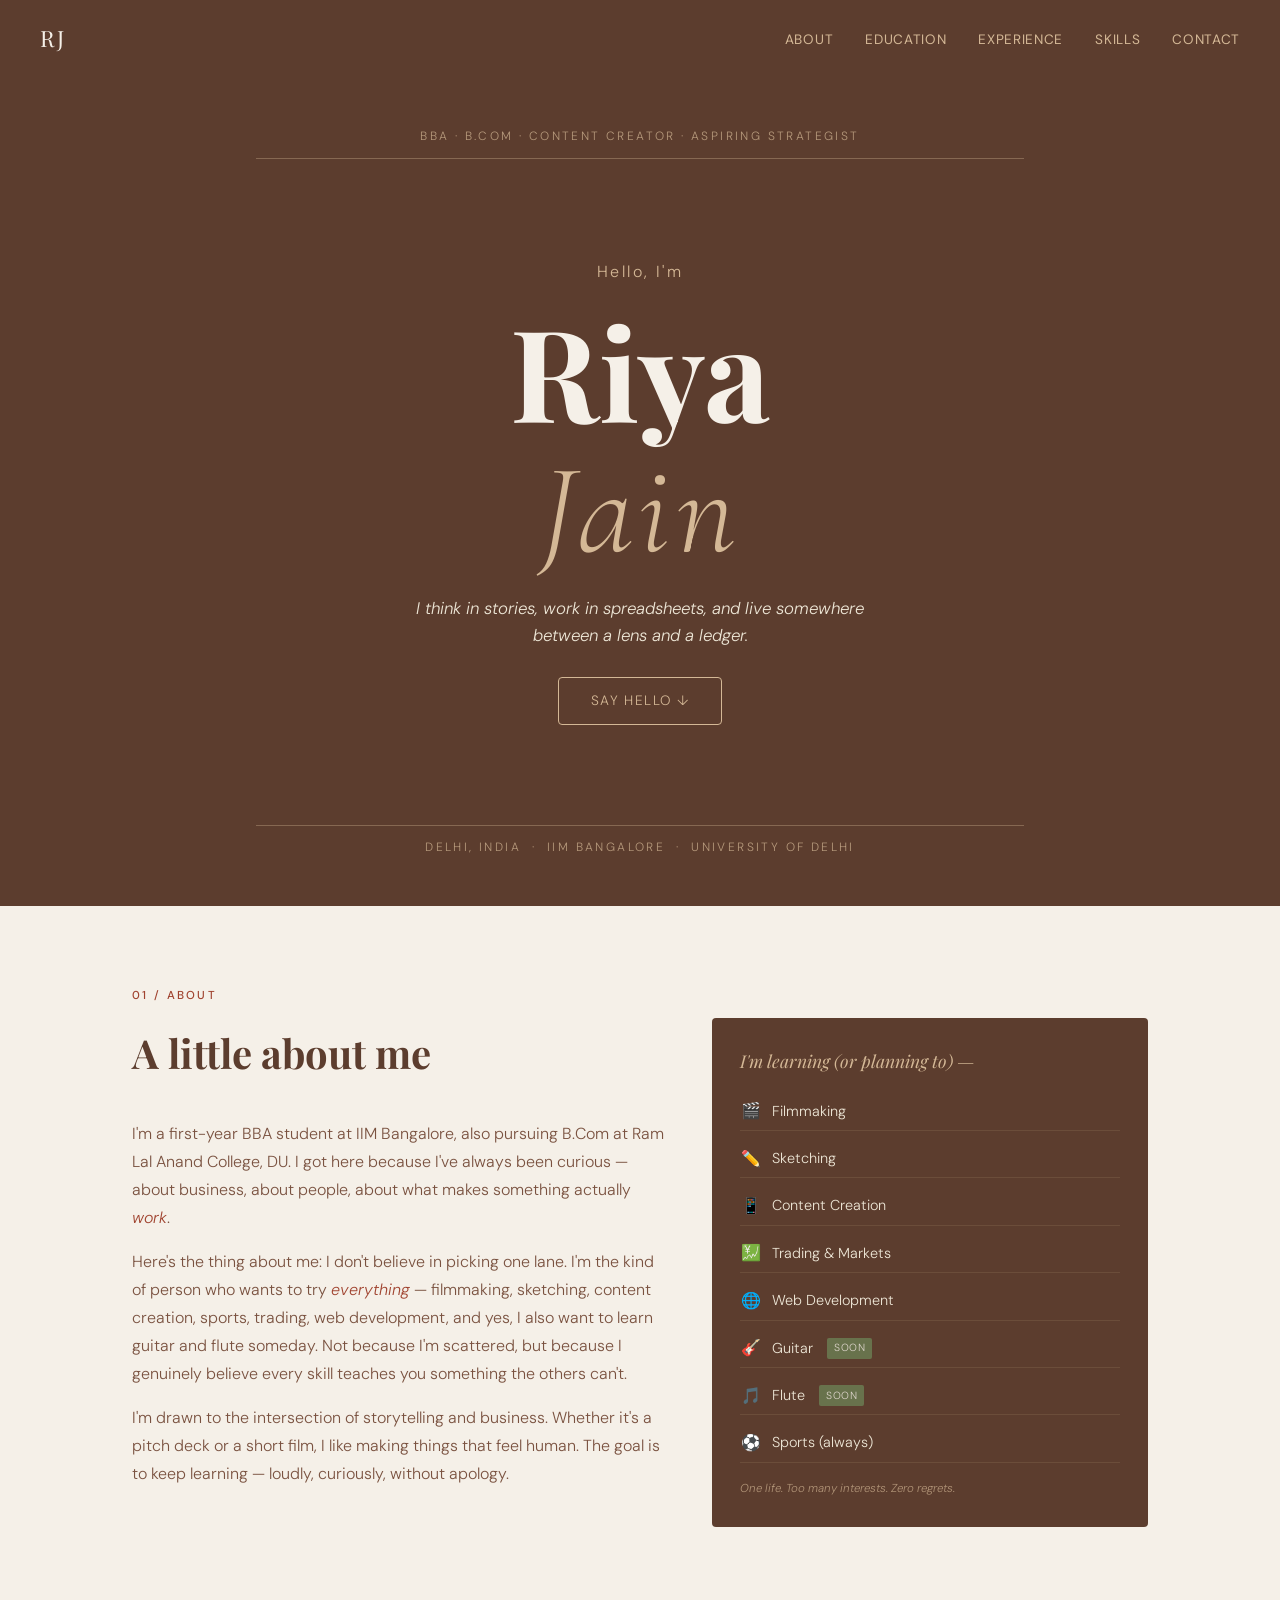
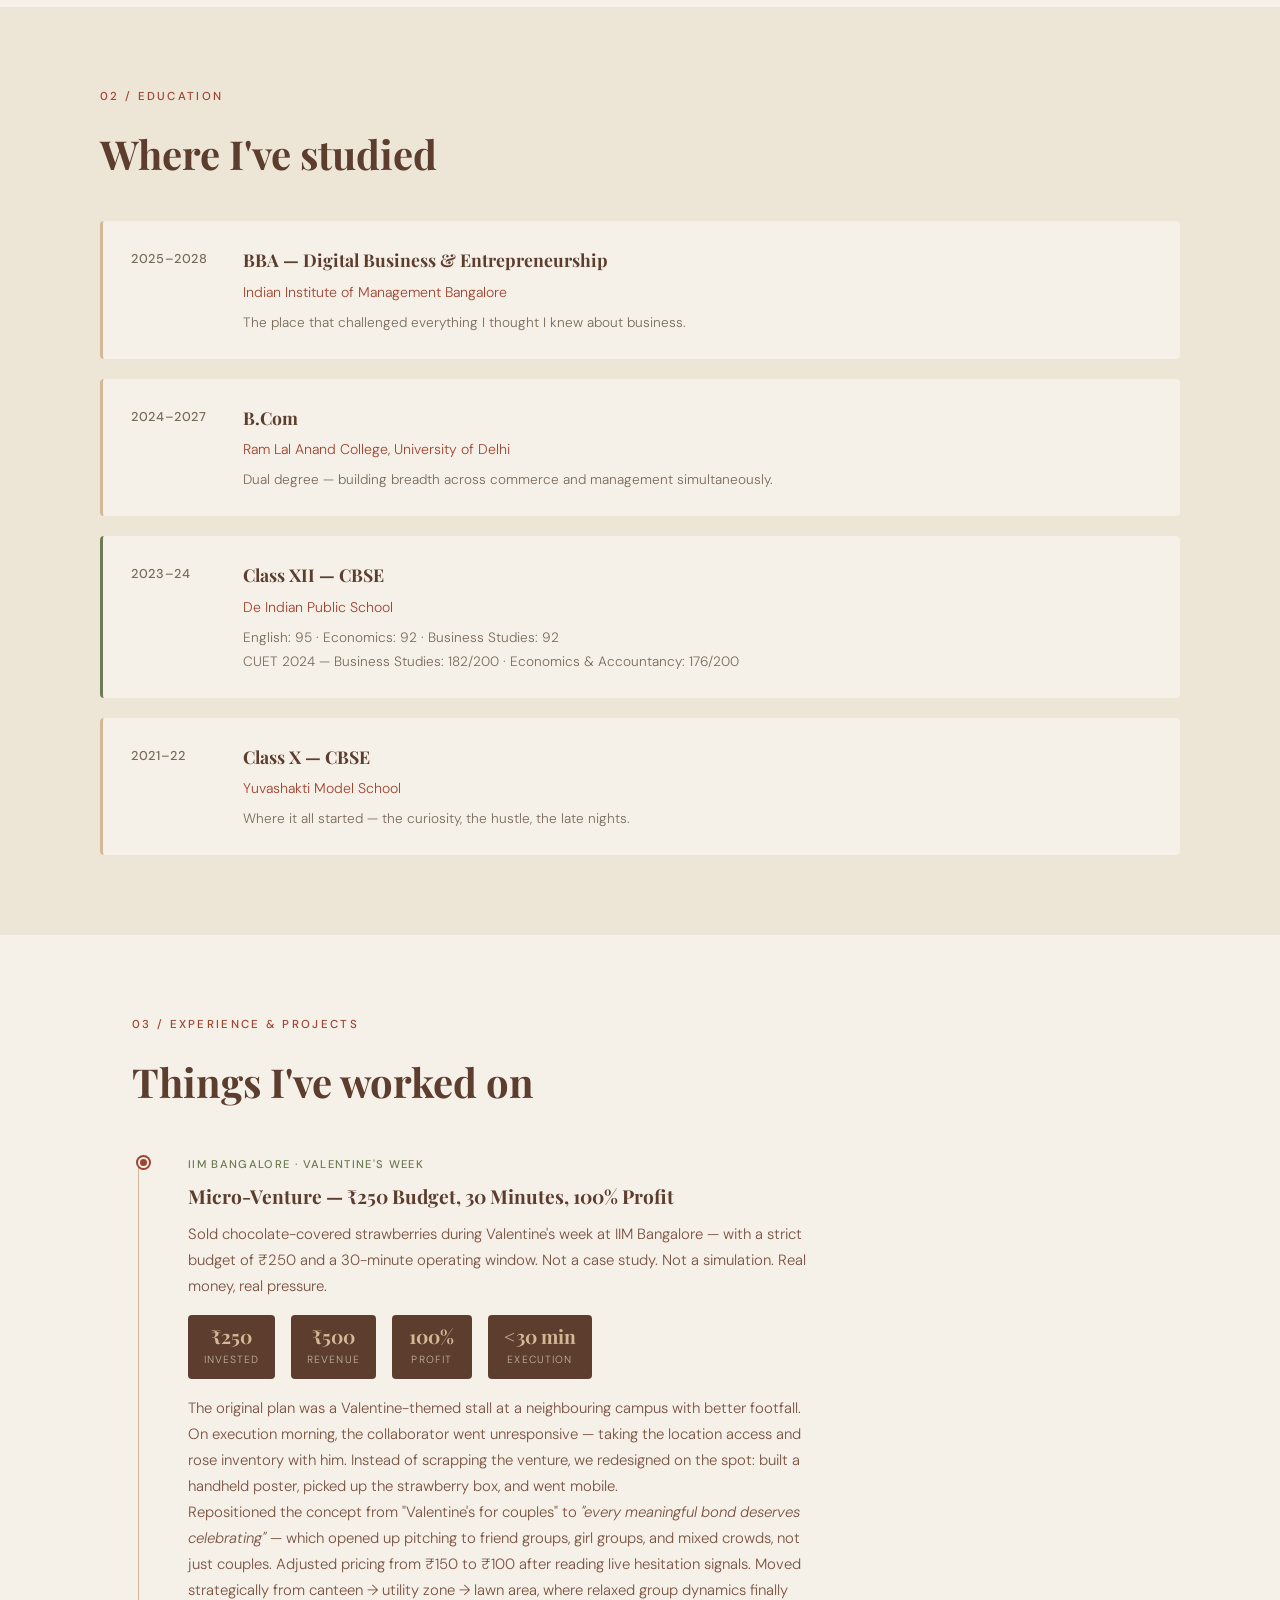
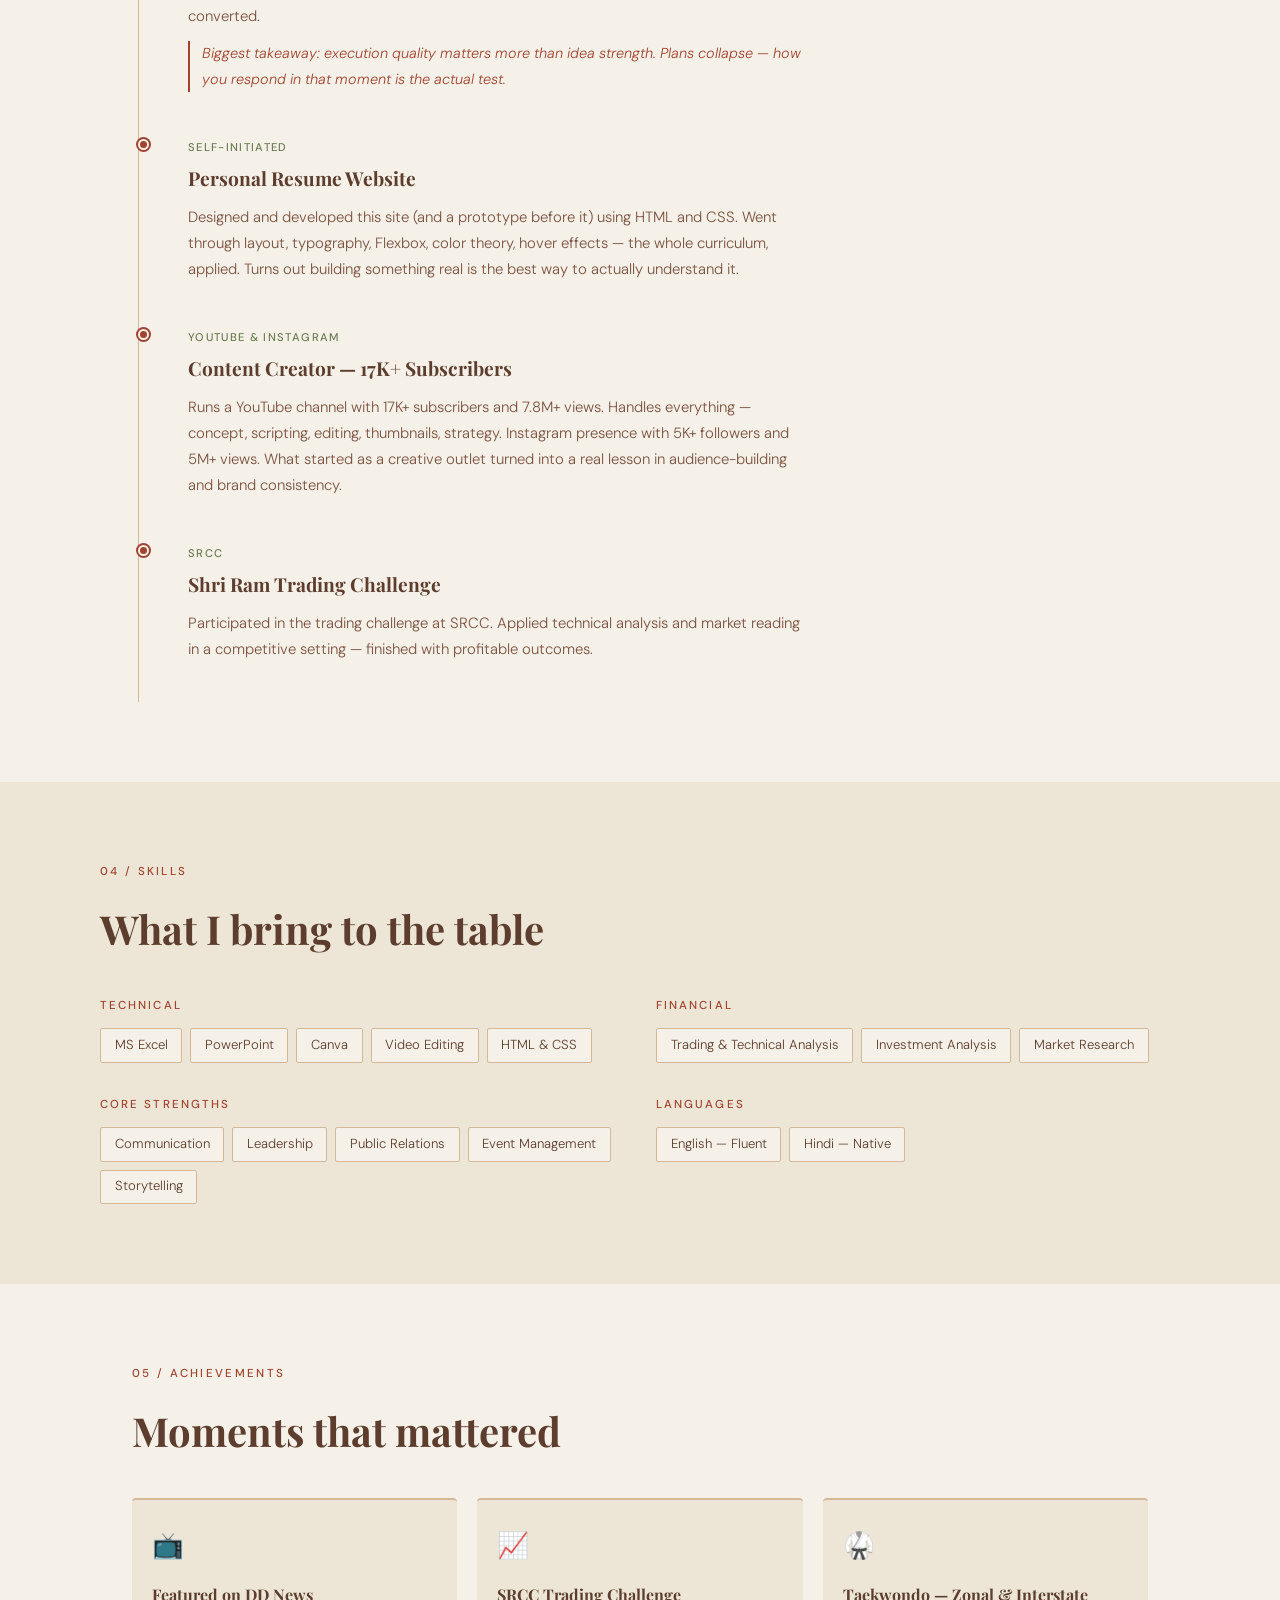
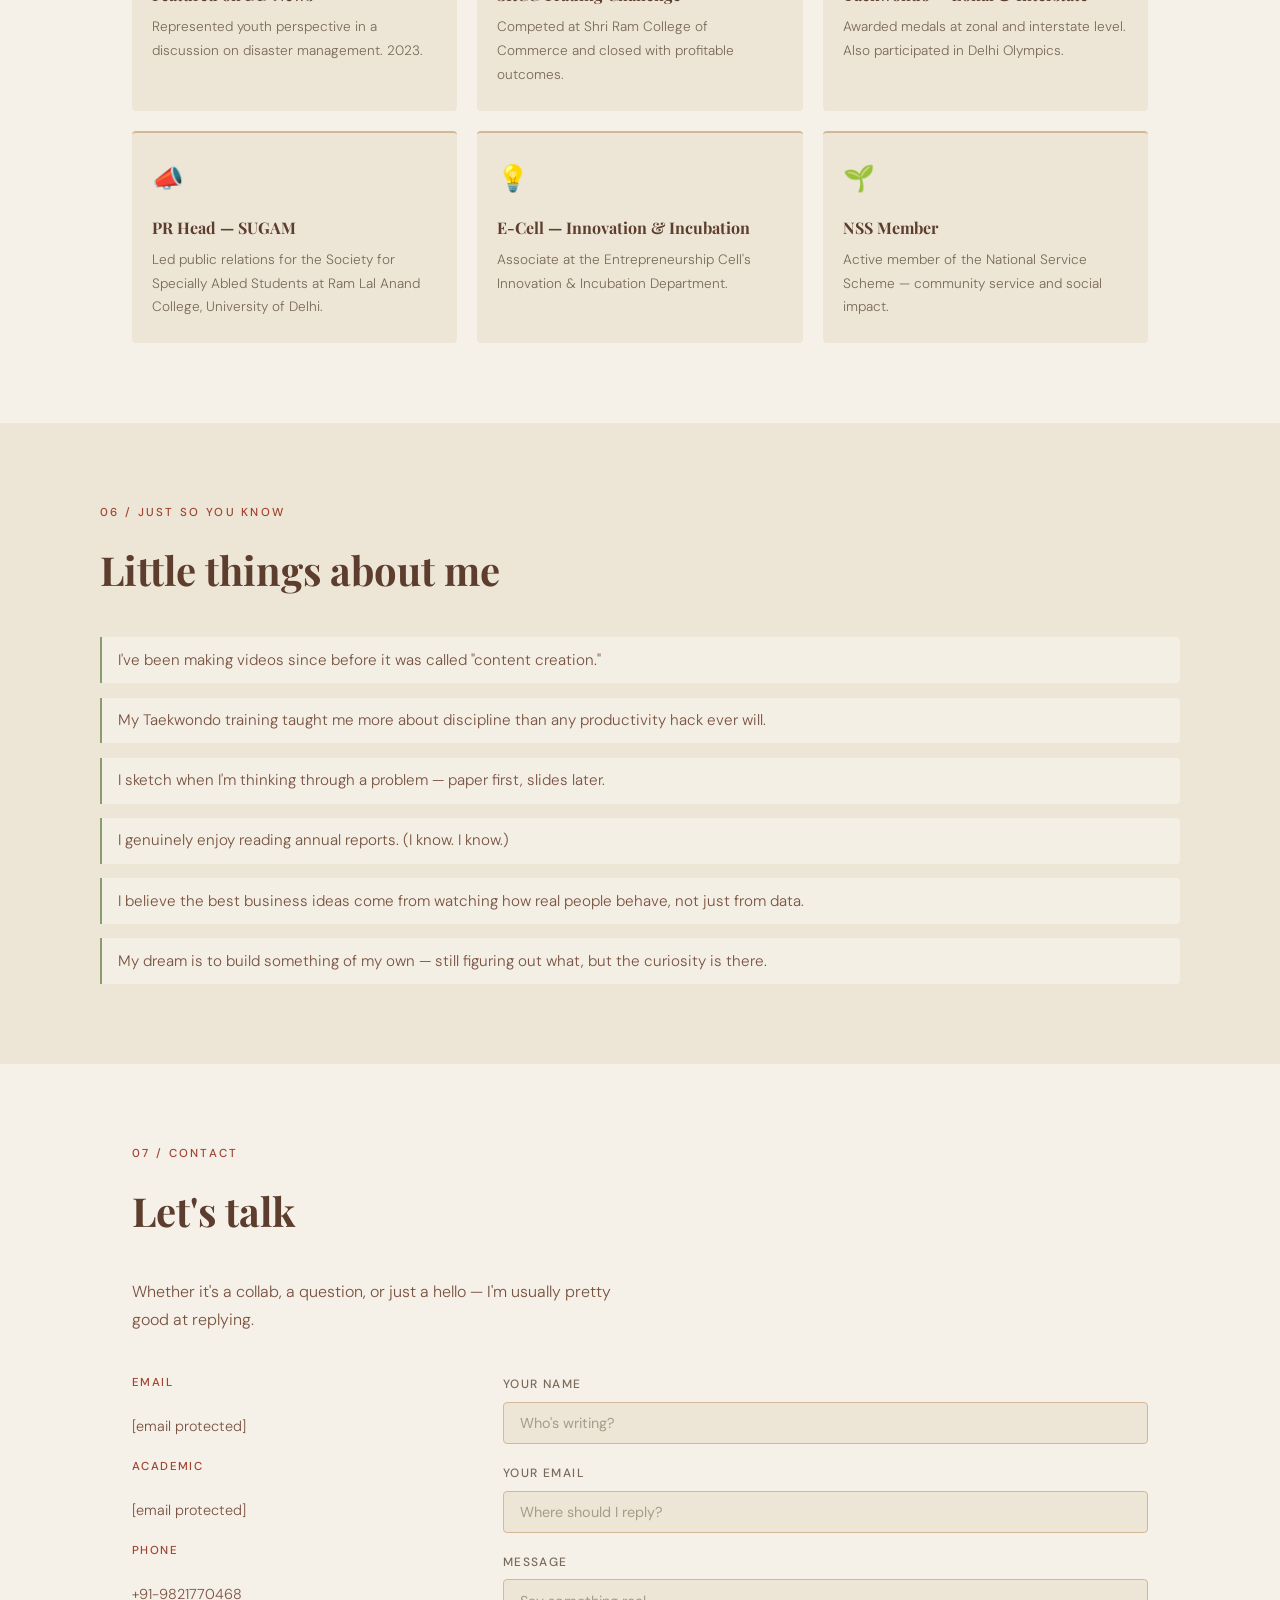
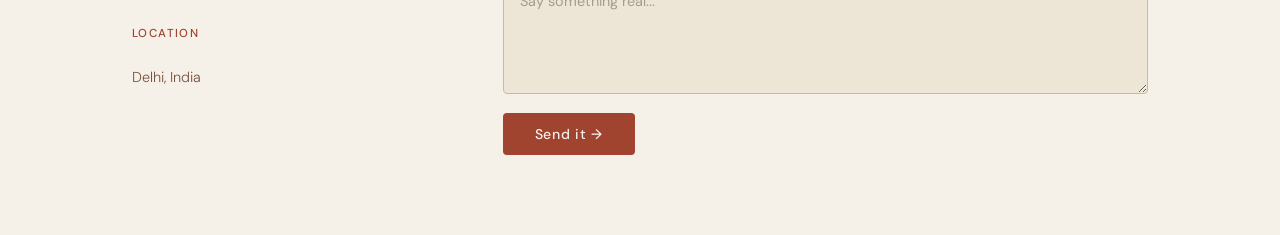
==== index.html @ 4fca8e12 "Rename index (2).html to index.html" ====
<!DOCTYPE html>
<html lang="en">
<head>
  <meta charset="UTF-8" />
  <meta name="viewport" content="width=device-width, initial-scale=1.0"/>
  <title>Riya Jain — Portfolio</title>
  <link rel="stylesheet" href="styles.css" />
  <link rel="preconnect" href="https://fonts.googleapis.com">
  <link rel="preconnect" href="https://fonts.gstatic.com" crossorigin>
  <link href="https://fonts.googleapis.com/css2?family=Playfair+Display:ital,wght@0,400;0,700;1,400&family=DM+Sans:wght@300;400;500&family=Cormorant+Garamond:ital,wght@1,300;1,400&display=swap" rel="stylesheet">
</head>
<body>

  <!-- NAV -->
  <nav class="navbar">
    <span class="nav-logo">RJ</span>
    <ul class="nav-links">
      <li><a href="#about">About</a></li>
      <li><a href="#education">Education</a></li>
      <li><a href="#experience">Experience</a></li>
      <li><a href="#skills">Skills</a></li>
      <li><a href="#contact">Contact</a></li>
    </ul>
  </nav>

  <!-- HERO -->
  <header class="hero">
    <div class="hero-deco top-label">BBA · B.Com · Content Creator · Aspiring Strategist</div>
    <div class="hero-inner">
      <p class="hero-intro">Hello, I'm</p>
      <h1 class="hero-name">Riya<br/><em>Jain</em></h1>
      <p class="hero-tagline">I think in stories, work in spreadsheets, and live somewhere between a lens and a ledger.</p>
      <a href="#contact" class="hero-cta">Say hello ↓</a>
    </div>
    <div class="hero-deco bottom-label">Delhi, India &nbsp;·&nbsp; IIM Bangalore &nbsp;·&nbsp; University of Delhi</div>
  </header>

  <main>

    <!-- ABOUT -->
    <section class="section" id="about">
      <div class="section-label">01 / About</div>
      <div class="about-grid">
        <div class="about-text">
          <h2 class="section-title">A little about me</h2>
          <p>
            I'm a first-year BBA student at IIM Bangalore, also pursuing B.Com at Ram Lal Anand College, DU.
            I got here because I've always been curious — about business, about people, about what makes something actually <em>work</em>.
          </p>
          <p>
            Here's the thing about me: I don't believe in picking one lane. I'm the kind of person who wants to try <em>everything</em> — filmmaking, sketching, content creation, sports, trading, web development, and yes, I also want to learn guitar and flute someday. Not because I'm scattered, but because I genuinely believe every skill teaches you something the others can't.
          </p>
          <p>
            I'm drawn to the intersection of storytelling and business. Whether it's a pitch deck or a short film, I like making things that feel human. The goal is to keep learning — loudly, curiously, without apology.
          </p>
        </div>
        <div class="this-or-that">
          <h3 class="tot-title">I'm learning (or planning to) —</h3>
          <ul class="skill-collector-list">
            <li><span class="sc-icon">🎬</span> Filmmaking</li>
            <li><span class="sc-icon">✏️</span> Sketching</li>
            <li><span class="sc-icon">📱</span> Content Creation</li>
            <li><span class="sc-icon">💹</span> Trading & Markets</li>
            <li><span class="sc-icon">🌐</span> Web Development</li>
            <li><span class="sc-icon">🎸</span> Guitar <span class="sc-soon">soon</span></li>
            <li><span class="sc-icon">🎵</span> Flute <span class="sc-soon">soon</span></li>
            <li><span class="sc-icon">⚽</span> Sports (always)</li>
          </ul>
          <p class="tot-note">One life. Too many interests. Zero regrets.</p>
        </div>
      </div>
    </section>

    <!-- EDUCATION -->
    <section class="section section-alt" id="education">
      <div class="section-label">02 / Education</div>
      <h2 class="section-title">Where I've studied</h2>
      <div class="edu-cards">

        <div class="edu-card">
          <div class="edu-year">2025–2028</div>
          <div class="edu-body">
            <h3>BBA — Digital Business & Entrepreneurship</h3>
            <p class="edu-inst">Indian Institute of Management Bangalore</p>
            <p class="edu-note">The place that challenged everything I thought I knew about business.</p>
          </div>
        </div>

        <div class="edu-card">
          <div class="edu-year">2024–2027</div>
          <div class="edu-body">
            <h3>B.Com</h3>
            <p class="edu-inst">Ram Lal Anand College, University of Delhi</p>
            <p class="edu-note">Dual degree — building breadth across commerce and management simultaneously.</p>
          </div>
        </div>

        <div class="edu-card highlight-card">
          <div class="edu-year">2023–24</div>
          <div class="edu-body">
            <h3>Class XII — CBSE</h3>
            <p class="edu-inst">De Indian Public School</p>
            <p class="edu-note">English: 95 · Economics: 92 · Business Studies: 92<br/>CUET 2024 — Business Studies: 182/200 · Economics & Accountancy: 176/200</p>
          </div>
        </div>

        <div class="edu-card">
          <div class="edu-year">2021–22</div>
          <div class="edu-body">
            <h3>Class X — CBSE</h3>
            <p class="edu-inst">Yuvashakti Model School</p>
            <p class="edu-note">Where it all started — the curiosity, the hustle, the late nights.</p>
          </div>
        </div>

      </div>
    </section>

    <!-- EXPERIENCE -->
    <section class="section" id="experience">
      <div class="section-label">03 / Experience & Projects</div>
      <h2 class="section-title">Things I've worked on</h2>

      <div class="timeline">

        <div class="timeline-item">
          <div class="timeline-dot"></div>
          <div class="timeline-content">
            <span class="tl-tag">IIM Bangalore · Valentine's Week</span>
            <h3>Micro-Venture — ₹250 Budget, 30 Minutes, 100% Profit</h3>
            <p>
              Sold chocolate-covered strawberries during Valentine's week at IIM Bangalore — with a
              strict budget of ₹250 and a 30-minute operating window. Not a case study. Not a simulation. Real money, real pressure.
            </p>
            <div class="venture-stats">
              <div class="vstat">
                <span class="vstat-num">₹250</span>
                <span class="vstat-label">Invested</span>
              </div>
              <div class="vstat">
                <span class="vstat-num">₹500</span>
                <span class="vstat-label">Revenue</span>
              </div>
              <div class="vstat">
                <span class="vstat-num">100%</span>
                <span class="vstat-label">Profit</span>
              </div>
              <div class="vstat">
                <span class="vstat-num">&lt;30 min</span>
                <span class="vstat-label">Execution</span>
              </div>
            </div>
            <p>
              The original plan was a Valentine-themed stall at a neighbouring campus with better footfall.
              On execution morning, the collaborator went unresponsive — taking the location access and rose inventory with him.
              Instead of scrapping the venture, we redesigned on the spot: built a handheld poster, picked up the strawberry box, and went mobile.
            </p>
            <p>
              Repositioned the concept from "Valentine's for couples" to <em>"every meaningful bond deserves celebrating"</em> — which opened up
              pitching to friend groups, girl groups, and mixed crowds, not just couples. Adjusted pricing from ₹150 to ₹100
              after reading live hesitation signals. Moved strategically from canteen → utility zone → lawn area, where relaxed group dynamics finally converted.
            </p>
            <p class="venture-lesson">
              Biggest takeaway: execution quality matters more than idea strength. Plans collapse — how you respond in that moment is the actual test.
            </p>
          </div>
        </div>

        <div class="timeline-item">
          <div class="timeline-dot"></div>
          <div class="timeline-content">
            <span class="tl-tag">Self-initiated</span>
            <h3>Personal Resume Website</h3>
            <p>
              Designed and developed this site (and a prototype before it) using HTML and CSS.
              Went through layout, typography, Flexbox, color theory, hover effects — the whole curriculum, applied.
              Turns out building something real is the best way to actually understand it.
            </p>
          </div>
        </div>

        <div class="timeline-item">
          <div class="timeline-dot"></div>
          <div class="timeline-content">
            <span class="tl-tag">YouTube & Instagram</span>
            <h3>Content Creator — 17K+ Subscribers</h3>
            <p>
              Runs a YouTube channel with 17K+ subscribers and 7.8M+ views.
              Handles everything — concept, scripting, editing, thumbnails, strategy.
              Instagram presence with 5K+ followers and 5M+ views.
              What started as a creative outlet turned into a real lesson in audience-building and brand consistency.
            </p>
          </div>
        </div>

        <div class="timeline-item">
          <div class="timeline-dot"></div>
          <div class="timeline-content">
            <span class="tl-tag">SRCC</span>
            <h3>Shri Ram Trading Challenge</h3>
            <p>
              Participated in the trading challenge at SRCC. Applied technical analysis and market reading in a competitive setting — finished with profitable outcomes.
            </p>
          </div>
        </div>

      </div>
    </section>

    <!-- SKILLS -->
    <section class="section section-alt" id="skills">
      <div class="section-label">04 / Skills</div>
      <h2 class="section-title">What I bring to the table</h2>

      <div class="skills-grid">
        <div class="skill-group">
          <h4 class="skill-group-label">Technical</h4>
          <div class="tags">
            <span class="tag">MS Excel</span>
            <span class="tag">PowerPoint</span>
            <span class="tag">Canva</span>
            <span class="tag">Video Editing</span>
            <span class="tag">HTML & CSS</span>
          </div>
        </div>

        <div class="skill-group">
          <h4 class="skill-group-label">Financial</h4>
          <div class="tags">
            <span class="tag">Trading & Technical Analysis</span>
            <span class="tag">Investment Analysis</span>
            <span class="tag">Market Research</span>
          </div>
        </div>

        <div class="skill-group">
          <h4 class="skill-group-label">Core Strengths</h4>
          <div class="tags">
            <span class="tag">Communication</span>
            <span class="tag">Leadership</span>
            <span class="tag">Public Relations</span>
            <span class="tag">Event Management</span>
            <span class="tag">Storytelling</span>
          </div>
        </div>

        <div class="skill-group">
          <h4 class="skill-group-label">Languages</h4>
          <div class="tags">
            <span class="tag">English — Fluent</span>
            <span class="tag">Hindi — Native</span>
          </div>
        </div>
      </div>
    </section>

    <!-- ACHIEVEMENTS -->
    <section class="section" id="achievements">
      <div class="section-label">05 / Achievements</div>
      <h2 class="section-title">Moments that mattered</h2>

      <div class="ach-grid">

        <div class="ach-card">
          <div class="ach-icon">📺</div>
          <h3>Featured on DD News</h3>
          <p>Represented youth perspective in a discussion on disaster management. 2023.</p>
        </div>

        <div class="ach-card">
          <div class="ach-icon">📈</div>
          <h3>SRCC Trading Challenge</h3>
          <p>Competed at Shri Ram College of Commerce and closed with profitable outcomes.</p>
        </div>

        <div class="ach-card">
          <div class="ach-icon">🥋</div>
          <h3>Taekwondo — Zonal & Interstate</h3>
          <p>Awarded medals at zonal and interstate level. Also participated in Delhi Olympics.</p>
        </div>

        <div class="ach-card">
          <div class="ach-icon">📣</div>
          <h3>PR Head — SUGAM</h3>
          <p>Led public relations for the Society for Specially Abled Students at Ram Lal Anand College, University of Delhi.</p>
        </div>

        <div class="ach-card">
          <div class="ach-icon">💡</div>
          <h3>E-Cell — Innovation & Incubation</h3>
          <p>Associate at the Entrepreneurship Cell's Innovation & Incubation Department.</p>
        </div>

        <div class="ach-card">
          <div class="ach-icon">🌱</div>
          <h3>NSS Member</h3>
          <p>Active member of the National Service Scheme — community service and social impact.</p>
        </div>

      </div>
    </section>

    <!-- LITTLE THINGS -->
    <section class="section section-alt little-things">
      <div class="section-label">06 / Just so you know</div>
      <h2 class="section-title">Little things about me</h2>
      <ul class="little-list">
        <li>I've been making videos since before it was called "content creation."</li>
        <li>My Taekwondo training taught me more about discipline than any productivity hack ever will.</li>
        <li>I sketch when I'm thinking through a problem — paper first, slides later.</li>
        <li>I genuinely enjoy reading annual reports. (I know. I know.)</li>
        <li>I believe the best business ideas come from watching how real people behave, not just from data.</li>
        <li>My dream is to build something of my own — still figuring out what, but the curiosity is there.</li>
      </ul>
    </section>

    <!-- CONTACT -->
    <section class="section" id="contact">
      <div class="section-label">07 / Contact</div>
      <h2 class="section-title">Let's talk</h2>
      <p class="contact-intro">Whether it's a collab, a question, or just a hello — I'm usually pretty good at replying.</p>

      <div class="contact-wrapper">
        <div class="contact-info">
          <p><strong>Email</strong><br/><a href="/cdn-cgi/l/email-protection" class="__cf_email__" data-cfemail="13617a6a72797d23262324232553747e727a7f3d707c7e">[email&#160;protected]</a></p>
          <p><strong>Academic</strong><br/><a href="/cdn-cgi/l/email-protection" class="__cf_email__" data-cfemail="97e5feeef6b9fdf6fef9f3f5f2a5a2d7fefefaf5b9f6f4b9fef9">[email&#160;protected]</a></p>
          <p><strong>Phone</strong><br/>+91-9821770468</p>
          <p><strong>Location</strong><br/>Delhi, India</p>
        </div>

        <form class="contact-form" action="#" method="post">
          <div class="form-group">
            <label for="name">Your Name</label>
            <input type="text" id="name" name="name" placeholder="Who's writing?" required />
          </div>
          <div class="form-group">
            <label for="email">Your Email</label>
            <input type="email" id="email" name="email" placeholder="Where should I reply?" required />
          </div>
          <div class="form-group">
            <label for="message">Message</label>
            <textarea id="message" name="message" rows="5" placeholder="Say something real..."></textarea>
          </div>
          <button type="submit" class="submit-btn">Send it →</button>
        </form>
      </div>
    </section>

  </main>

  <!-- FOOTER -->
  <f
---- styles.css ----
/* =============================================
   RIYA JAIN — PERSONAL RESUME WEBSITE
   styles.css
   Design: Indian editorial / theatre-poster
   Palette: Earthy, vintage, slightly warm
   ============================================= */

/* ---------- CSS VARIABLES ---------- */
:root {
  --cream:     #f5f0e8;
  --parchment: #ede6d6;
  --rust:      #a0432f;
  --rust-light:#c9614a;
  --brown:     #5c3d2e;
  --brown-mid: #7a5240;
  --olive:     #6b7c52;
  --olive-light: #8a9e6a;
  --sand:      #d4b896;
  --ink:       #2b1f17;
  --muted:     #7a6a5a;

  --ff-serif: 'Playfair Display', Georgia, serif;
  --ff-sans:  'DM Sans', sans-serif;

  --radius: 4px;
  --max-w: 1080px;
  --section-pad: 5rem 2rem;
}

/* ---------- RESET & BASE ---------- */
*, *::before, *::after {
  box-sizing: border-box;
  margin: 0;
  padding: 0;
}

html {
  scroll-behavior: smooth;
}

body {
  background-color: var(--cream);
  color: var(--ink);
  font-family: var(--ff-sans);
  font-size: 16px;
  line-height: 1.75;
  font-weight: 300;
}

img {
  display: block;
  max-width: 100%;
}

a {
  color: inherit;
  text-decoration: none;
}

ul {
  list-style: none;
}

/* ---------- NAVBAR ---------- */
.navbar {
  display: flex;
  align-items: center;
  justify-content: space-between;
  padding: 1.2rem 2.5rem;
  background-color: var(--brown);
  position: sticky;
  top: 0;
  z-index: 100;
}

.nav-logo {
  font-family: var(--ff-serif);
  font-size: 1.4rem;
  color: var(--cream);
  letter-spacing: 0.1em;
}

.nav-links {
  display: flex;
  gap: 2rem;
}

.nav-links a {
  font-family: var(--ff-sans);
  font-size: 0.85rem;
  font-weight: 400;
  color: var(--sand);
  letter-spacing: 0.05em;
  text-transform: uppercase;
  transition: color 0.25s ease;
}

.nav-links a:hover {
  color: var(--cream);
}

/* ---------- HERO ---------- */
.hero {
  background-color: var(--brown);
  color: var(--cream);
  min-height: 92vh;
  display: flex;
  flex-direction: column;
  align-items: center;
  justify-content: center;
  position: relative;
  padding: 4rem 2rem;
  text-align: center;
  overflow: hidden;
}

/* decorative horizontal lines top/bottom */
.hero::before,
.hero::after {
  content: '';
  display: block;
  width: 60%;
  height: 1px;
  background: var(--sand);
  opacity: 0.35;
  position: absolute;
  left: 50%;
  transform: translateX(-50%);
}
.hero::before { top: 5rem; }
.hero::after  { bottom: 5rem; }

.hero-deco {
  font-family: var(--ff-sans);
  font-size: 0.75rem;
  letter-spacing: 0.2em;
  text-transform: uppercase;
  color: var(--sand);
  opacity: 0.75;
}

.top-label {
  position: absolute;
  top: 3rem;
}

.bottom-label {
  position: absolute;
  bottom: 3rem;
}

.hero-inner {
  display: flex;
  flex-direction: column;
  align-items: center;
  gap: 1.25rem;
}

.hero-intro {
  font-size: 1rem;
  color: var(--sand);
  font-weight: 300;
  letter-spacing: 0.15em;
}

.hero-name {
  font-family: var(--ff-serif);
  font-size: clamp(4rem, 10vw, 8rem);
  line-height: 1;
  color: var(--cream);
  font-weight: 700;
}

.hero-name em {
  font-family: 'Cormorant Garamond', Georgia, serif;
  font-style: italic;
  font-weight: 300;
  color: var(--sand);
  letter-spacing: 0.04em;
}

.hero-tagline {
  font-size: 1.05rem;
  color: var(--parchment);
  max-width: 480px;
  font-weight: 300;
  font-style: italic;
  line-height: 1.6;
}

.hero-cta {
  display: inline-block;
  margin-top: 0.5rem;
  padding: 0.7rem 2rem;
  border: 1px solid var(--sand);
  color: var(--sand);
  font-size: 0.85rem;
  letter-spacing: 0.1em;
  text-transform: uppercase;
  border-radius: var(--radius);
  transition: background 0.25s ease, color 0.25s ease;
}

.hero-cta:hover {
  background-color: var(--sand);
  color: var(--brown);
}

/* ---------- SECTIONS (SHARED) ---------- */
.section {
  padding: var(--section-pad);
  max-width: var(--max-w);
  margin: 0 auto;
}

.section-alt {
  background-color: var(--parchment);
  max-width: 100%;
  padding: var(--section-pad);
}

/* inner container for alt sections */
.section-alt > *:not(.section-label) {
  max-width: var(--max-w);
  margin-left: auto;
  margin-right: auto;
}

.section-label {
  font-size: 0.72rem;
  letter-spacing: 0.2em;
  text-transform: uppercase;
  color: var(--rust);
  font-family: var(--ff-sans);
  font-weight: 500;
  margin-bottom: 0.75rem;
  max-width: var(--max-w);
  margin-left: auto;
  margin-right: auto;
}

.section-title {
  font-family: var(--ff-serif);
  font-size: clamp(1.8rem, 3.5vw, 2.5rem);
  color: var(--brown);
  margin-bottom: 2rem;
  font-weight: 700;
}

/* ---------- ABOUT ---------- */
.about-grid {
  display: flex;
  gap: 3rem;
  align-items: flex-start;
}

.about-text {
  flex: 1.4;
}

.about-text p {
  margin-bottom: 1rem;
  color: var(--brown-mid);
}

.about-text em {
  font-style: italic;
  color: var(--rust);
}

/* THIS OR THAT */
.this-or-that {
  flex: 1;
  background-color: var(--brown);
  color: var(--cream);
  padding: 1.75rem;
  border-radius: var(--radius);
  align-self: flex-start;
}

.tot-title {
  font-family: var(--ff-serif);
  font-size: 1.1rem;
  font-weight: 400;
  font-style: italic;
  margin-bottom: 1rem;
  color: var(--sand);
}

.tot-list {
  display: flex;
  flex-direction: column;
  gap: 0.6rem;
}

.tot-list li {
  font-size: 0.88rem;
  color: var(--parchment);
  display: flex;
  align-items: center;
  gap: 0.5rem;
}

.tot-choice {
  padding: 0.15rem 0.55rem;
  border-radius: 2px;
  font-weight: 300;
  opacity: 0.55;
}

.tot-choice.active {
  background-color: var(--rust);
  color: var(--cream);
  opacity: 1;
  font-weight: 500;
}

.tot-note {
  margin-top: 1rem;
  font-size: 0.72rem;
  color: var(--sand);
  font-style: italic;
  opacity: 0.7;
}

/* VENTURE STATS */
.venture-stats {
  display: flex;
  gap: 1rem;
  margin: 1rem 0;
  flex-wrap: wrap;
}

.vstat {
  display: flex;
  flex-direction: column;
  align-items: center;
  background-color: var(--brown);
  color: var(--cream);
  padding: 0.6rem 1rem;
  border-radius: var(--radius);
  min-width: 80px;
  text-align: center;
}

.vstat-num {
  font-family: var(--ff-serif);
  font-size: 1.2rem;
  font-weight: 700;
  color: var(--sand);
  line-height: 1.2;
}

.vstat-label {
  font-size: 0.65rem;
  text-transform: uppercase;
  letter-spacing: 0.1em;
  color: var(--parchment);
  opacity: 0.7;
  margin-top: 0.2rem;
}

.venture-lesson {
  margin-top: 0.75rem !important;
  font-style: italic;
  color: var(--rust) !important;
  font-size: 0.9rem !important;
  border-left: 2px solid var(--rust);
  padding-left: 0.75rem;
}
.skill-collector-list {
  display: flex;
  flex-direction: column;
  gap: 0.55rem;
  margin-top: 0.5rem;
}

.skill-collector-list li {
  font-size: 0.9rem;
  color: var(--parchment);
  display: flex;
  align-items: center;
  gap: 0.6rem;
  padding: 0.3rem 0;
  border-bottom: 1px solid rgba(212, 184, 150, 0.12);
}

.sc-icon {
  font-size: 1rem;
  width: 1.4rem;
  text-align: center;
}

.sc-soon {
  font-size: 0.65rem;
  background: var(--olive);
  color: var(--cream);
  padding: 0.1rem 0.4rem;
  border-radius: 2px;
  letter-spacing: 0.08em;
  text-transform: uppercase;
  margin-left: 0.3rem;
  opacity: 0.85;
}

/* ---------- EDUCATION ---------- */
.edu-cards {
  display: flex;
  flex-direction: column;
  gap: 1.25rem;
  max-width: var(--max-w);
  margin: 0 auto;
}

.edu-card {
  display: flex;
  gap: 2rem;
  padding: 1.5rem 1.75rem;
  background-color: var(--cream);
  border-left: 3px solid var(--sand);
  border-radius: var(--radius);
  transition: border-color 0.25s ease, box-shadow 0.25s ease;
}

.edu-card:hover {
  border-color: var(--rust);
  box-shadow: 0 4px 16px rgba(92, 61, 46, 0.08);
}

.highlight-card {
  border-color: var(--olive);
}

.highlight-card:hover {
  border-color: var(--olive-light);
}

.edu-year {
  font-size: 0.8rem;
  font-weight: 500;
  color: var(--muted);
  letter-spacing: 0.05em;
  white-space: nowrap;
  padding-top: 0.2rem;
  min-width: 80px;
}

.edu-body h3 {
  font-family: var(--ff-serif);
  font-size: 1.1rem;
  font-weight: 700;
  color: var(--brown);
  margin-bottom: 0.25rem;
}

.edu-inst {
  font-size: 0.88rem;
  color: var(--rust);
  margin-bottom: 0.4rem;
}

.edu-note {
  font-size: 0.85rem;
  color: var(--muted);
}

/* ---------- TIMELINE (Experience) ---------- */
.timeline {
  position: relative;
  padding-left: 2rem;
}

.timeline::before {
  content: '';
  position: absolute;
  left: 0.4rem;
  top: 0.6rem;
  bottom: 0;
  width: 1px;
  background: var(--sand);
}

.timeline-item {
  position: relative;
  padding-bottom: 2.5rem;
  padding-left: 1.5rem;
}

.timeline-dot {
  position: absolute;
  left: -1.65rem;
  top: 0.45rem;
  width: 11px;
  height: 11px;
  border-radius: 50%;
  background-color: var(--rust);
  border: 2px solid var(--cream);
  box-shadow: 0 0 0 2px var(--rust);
}

.tl-tag {
  display: inline-block;
  font-size: 0.7rem;
  letter-spacing: 0.12em;
  text-transform: uppercase;
  color: var(--olive);
  font-weight: 500;
  margin-bottom: 0.3rem;
}

.timeline-content h3 {
  font-family: var(--ff-serif);
  font-size: 1.2rem;
  font-weight: 700;
  color: var(--brown);
  margin-bottom: 0.5rem;
}

.timeline-content p {
  font-size: 0.93rem;
  color: var(--brown-mid);
  max-width: 620px;
}

/* ---------- SKILLS ---------- */
.skills-grid {
  display: grid;
  grid-template-columns: 1fr 1fr;
  gap: 2rem;
  max-width: var(--max-w);
  margin: 0 auto;
}

.skill-group-label {
  font-size: 0.72rem;
  text-transform: uppercase;
  letter-spacing: 0.18em;
  color: var(--rust);
  font-weight: 500;
  margin-bottom: 0.75rem;
}

.tags {
  display: flex;
  flex-wrap: wrap;
  gap: 0.5rem;
}

.tag {
  padding: 0.3rem 0.85rem;
  font-size: 0.82rem;
  background-color: var(--cream);
  color: var(--brown);
  border: 1px solid var(--sand);
  border-radius: 2px;
  transition: background 0.2s ease, border-color 0.2s ease, color 0.2s ease;
  cursor: default;
}

.tag:hover {
  background-color: var(--rust);
  color: var(--cream);
  border-color: var(--rust);
}

/* ---------- ACHIEVEMENTS ---------- */
.ach-grid {
  display: grid;
  grid-template-columns: repeat(3, 1fr);
  gap: 1.25rem;
}

.ach-card {
  padding: 1.5rem 1.25rem;
  background-color: var(--parchment);
  border-radius: var(--radius);
  border-top: 2px solid var(--sand);
  transition: border-color 0.25s ease, transform 0.2s ease;
}

.ach-card:hover {
  border-color: var(--rust);
  transform: translateY(-3px);
}

.ach-icon {
  font-size: 1.6rem;
  margin-bottom: 0.75rem;
}

.ach-card h3 {
  font-family: var(--ff-serif);
  font-size: 1rem;
  font-weight: 700;
  color: var(--brown);
  margin-bottom: 0.4rem;
}

.ach-card p {
  font-size: 0.85rem;
  color: var(--muted);
}

/* ---------- LITTLE THINGS ---------- */
.little-things .section-title {
  max-width: var(--max-w);
  margin-left: auto;
  margin-right: auto;
}

.little-list {
  max-width: 680px;
  margin: 0 auto;
  display: flex;
  flex-direction: column;
  gap: 0.9rem;
}

.little-list li {
  padding: 0.6rem 1rem;
  border-left: 2px solid var(--olive-light);
  font-size: 0.95rem;
  color: var(--brown-mid);
  background-color: rgba(255,255,255,0.35);
  border-radius: 0 var(--radius) var(--radius) 0;
}

/* ---------- CONTACT ---------- */
.contact-intro {
  color: var(--brown-mid);
  max-width: 480px;
  margin-bottom: 2.5rem;
}

.contact-wrapper {
  display: flex;
  gap: 3rem;
  align-items: flex-start;
}

.contact-info {
  flex: 0.6;
  display: flex;
  flex-direction: column;
  gap: 1.25rem;
}

.contact-info p {
  font-size: 0.9rem;
  color: var(--brown-mid);
  line-height: 1.5;
}

.contact-info strong {
  display: block;
  font-weight: 500;
  font-size: 0.72rem;
  text-transform: uppercase;
  letter-spacing: 0.12em;
  color: var(--rust);
  margin-bottom: 0.2rem;
}

/* FORM */
.contact-form {
  flex: 1.2;
  display: flex;
  flex-direction: column;
  gap: 1.2rem;
}

.form-group {
  display: flex;
  flex-direction: column;
  gap: 0.4rem;
}

.form-group label {
  font-size: 0.75rem;
  text-transform: uppercase;
  letter-spacing: 0.12em;
  color: var(--muted);
  font-weight: 500;
}

.form-group input,
.form-group textarea {
  padding: 0.7rem 1rem;
  border: 1px solid var(--sand);
  background-color: var(--parchment);
  color: var(--ink);
  font-family: var(--ff-sans);
  font-size: 0.9rem;
  border-radius: var(--radius);
  outline: none;
  transition: border-color 0.2s ease;
}

.form-group input:focus,
.form-group textarea:focus {
  border-color: var(--rust);
}

.form-group input::placeholder,
.form-group textarea::placeholder {
  color: var(--muted);
  opacity: 0.6;
}

textarea {
  resize: vertical;
}

.submit-btn {
  align-self: flex-start;
  padding: 0.75rem 2rem;
  background-color: var(--rust);
  color: var(--cream);
  font-family: var(--ff-sans);
  font-size: 0.88rem;
  font-weight: 500;
  border: none;
  border-radius: var(--radius);
  cursor: pointer;
  letter-spacing: 0.05em;
  transition: background 0.25s ease, transform 0.15s ease;
}

.submit-btn:hover {
  background-color: var(--brown);
  transform: translateY(-1px);
}

/* ---------- FOOTER ---------- */
.footer {
  background-color: var(--brown);
  color: var(--sand);
  text-align: center;
  padding: 2.5rem 2rem;
  font-size: 0.82rem;
  line-height: 1.8;
}

.footer-note {
  opacity: 0.55;
  font-style: italic;
  font-size: 0.78rem;
  margin-top: 0.25rem;
}

/* =============================================
   RESPONSIVE — MEDIA QUERIES
   ============================================= */

@media (max-width: 900px) {

  .ach-grid {
    grid-template-columns: repeat(2, 1fr);
  }

  .skills-grid {
    grid-template-columns: 1fr;
  }

  .about-grid {
    flex-direction: column;
  }

  .this-or-that {
    width: 100%;
  }

  .contact-wrapper {
    flex-direction: column;
  }

  .contact-info {
    flex-direction: row;
    flex-wrap: wrap;
    gap: 1rem;
  }

  .contact-info p {
    min-width: 160px;
  }

}

@media (max-width: 600px) {

  :root {
    --section-pad: 3.5rem 1.25rem;
  }

  .navbar {
    padding: 1rem 1.25rem;
  }

  .nav-links {
    gap: 1rem;
  }

  .nav-links a {
    font-size: 0.75rem;
  }

  .hero {
    padding: 5rem 1.5rem;
    min-height: auto;
  }

  .hero::before,
  .hero::after {
    display: none;
  }

  .top-label,
  .bottom-label {
    display: none;
  }

  .hero-name {
    font-size: clamp(3.2rem, 14vw, 5rem);
  }

  .edu-card {
    flex-direction: column;
    gap: 0.5rem;
  }

  .edu-year {
    font-size: 0.75rem;
  }

  .ach-grid {
    grid-template-columns: 1fr;
  }

  .timeline {
    padding-left: 1.5rem;
  }

  .submit-btn {
    width: 100%;
    text-align: center;
  }

  .section-title {
    font-size: 1.6rem;
  }

}
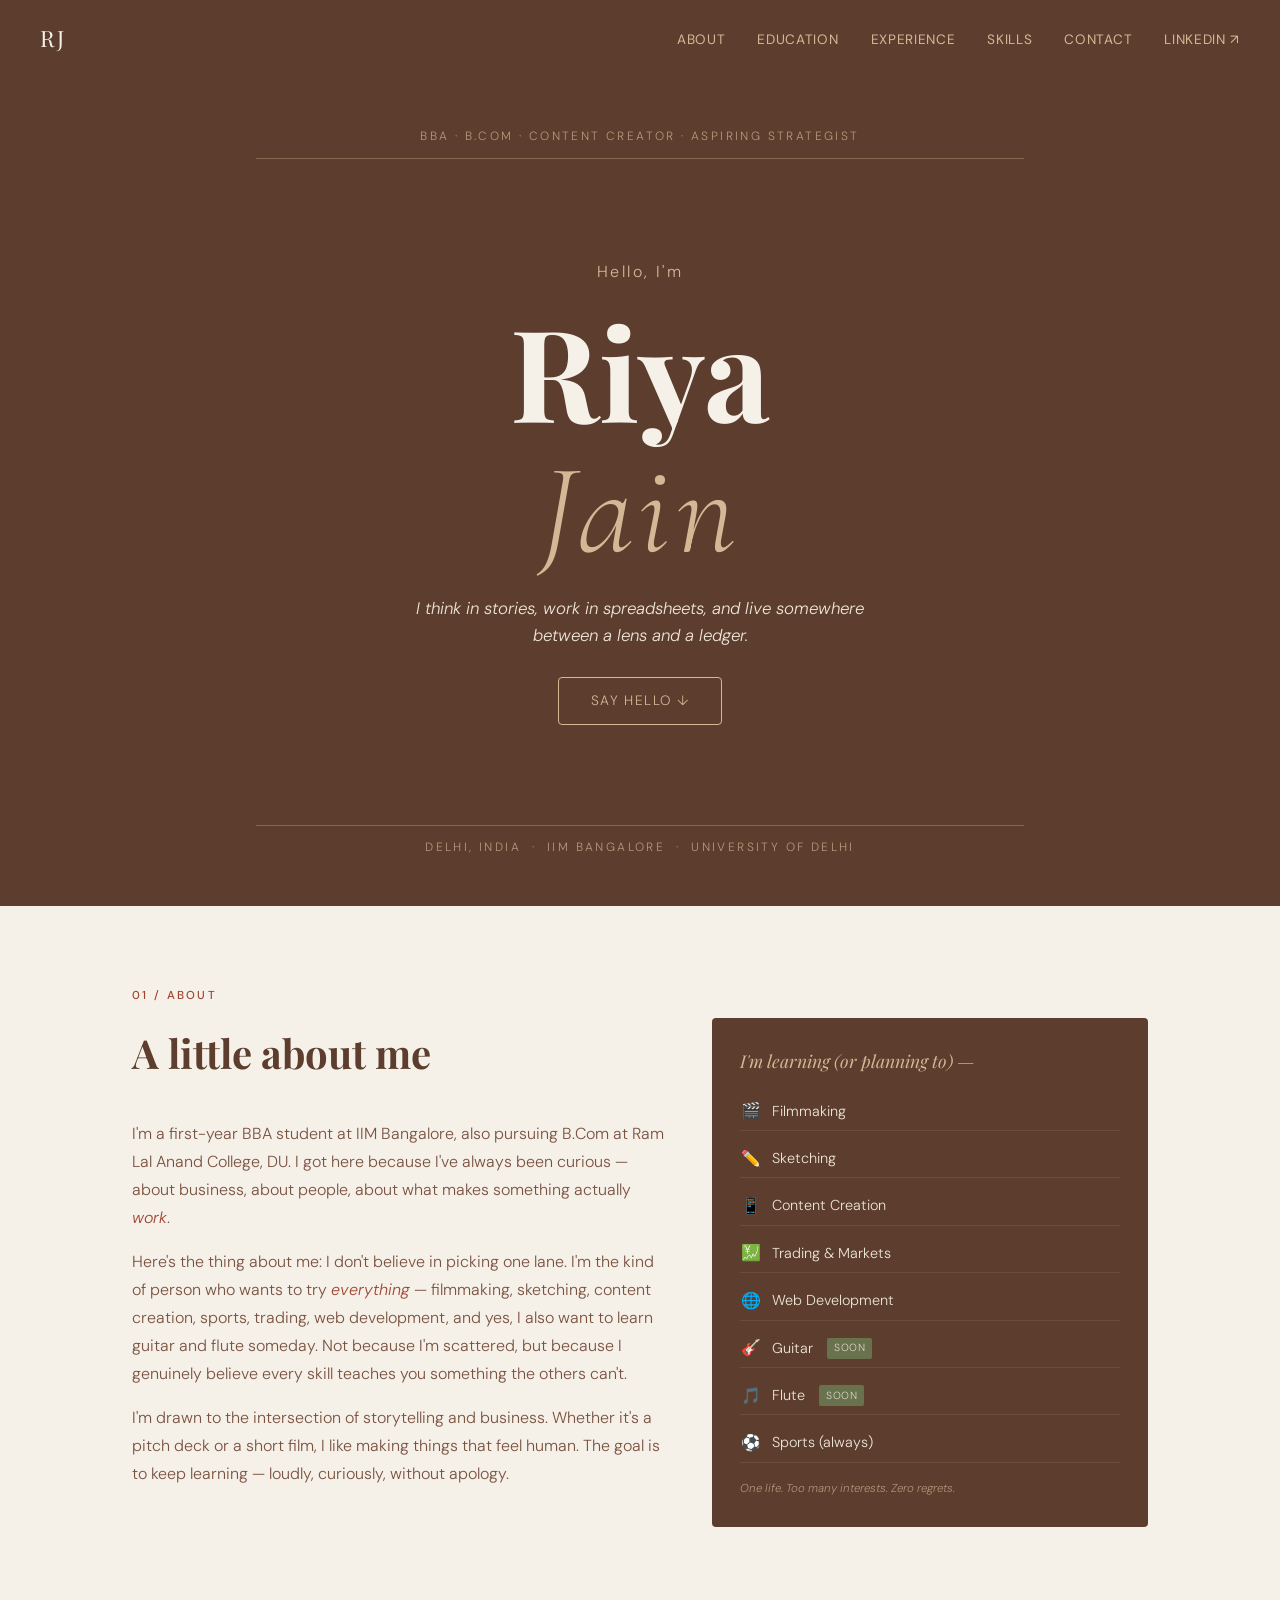
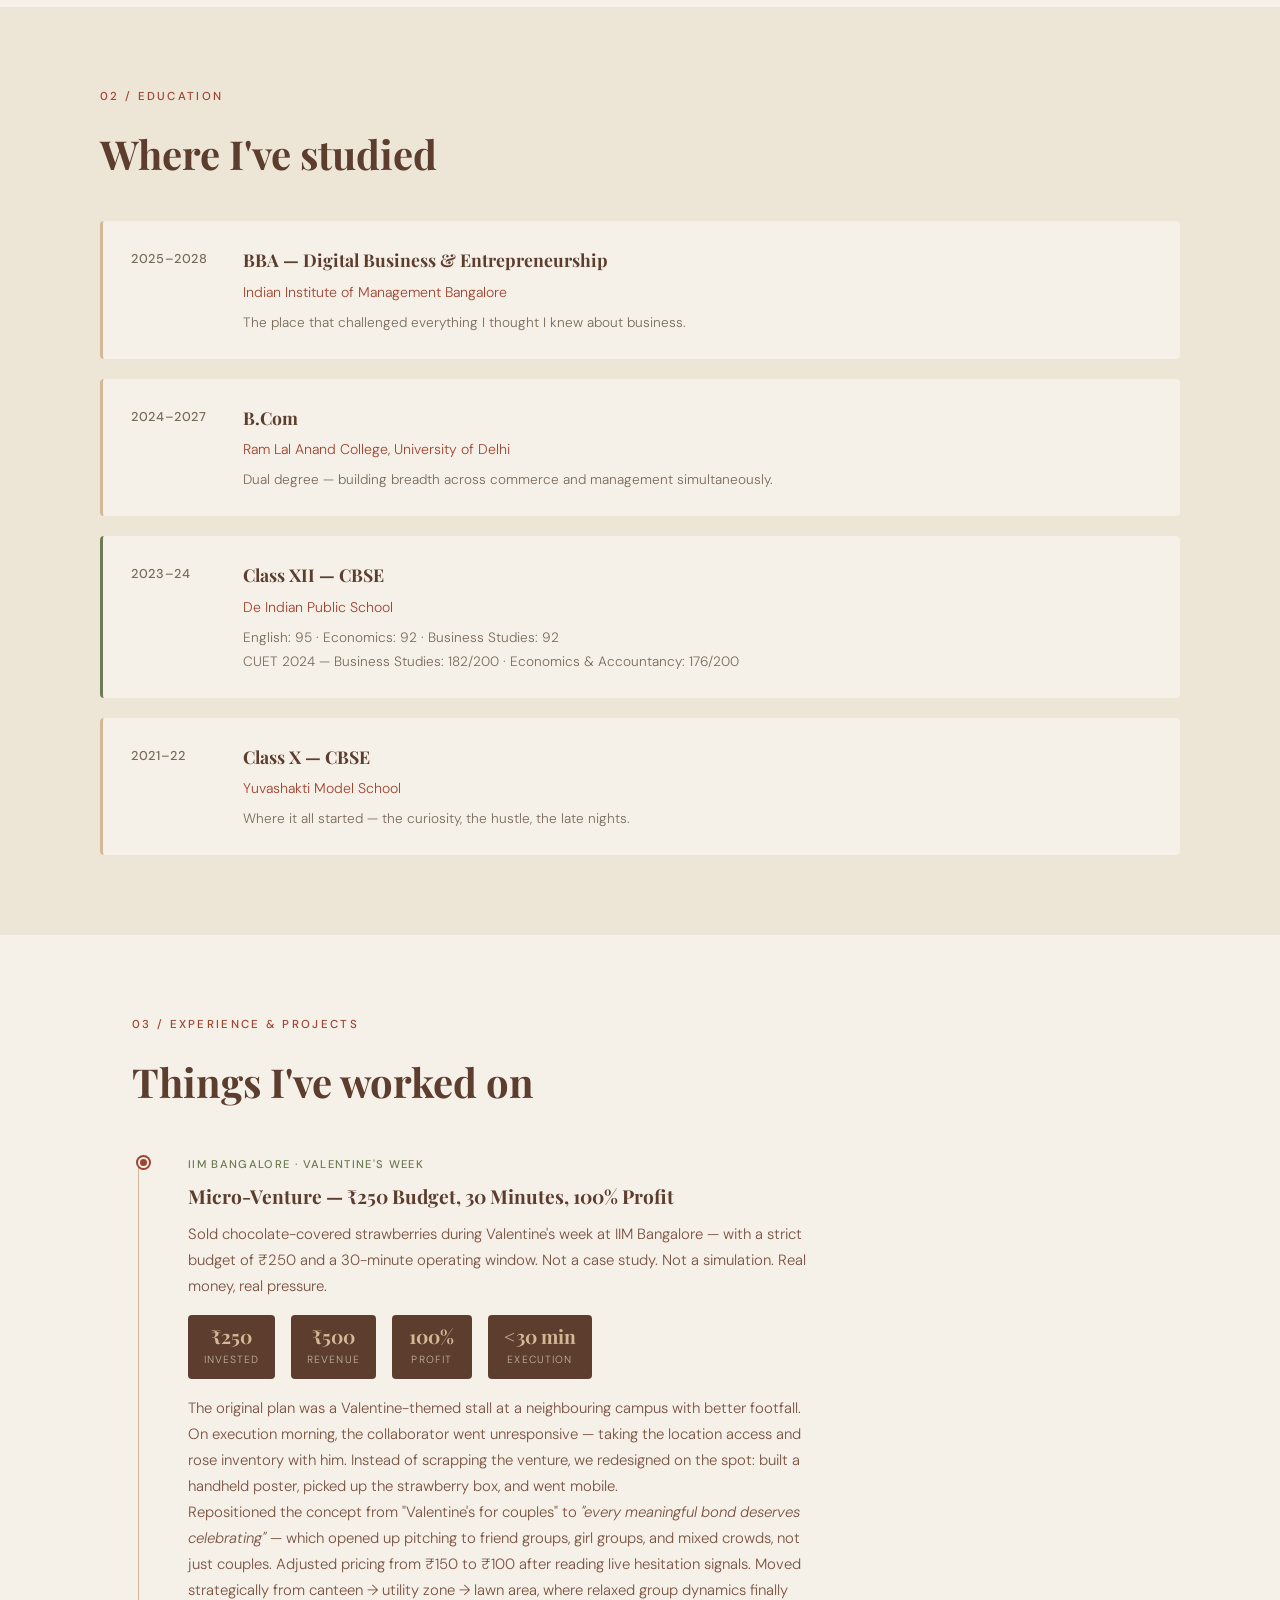
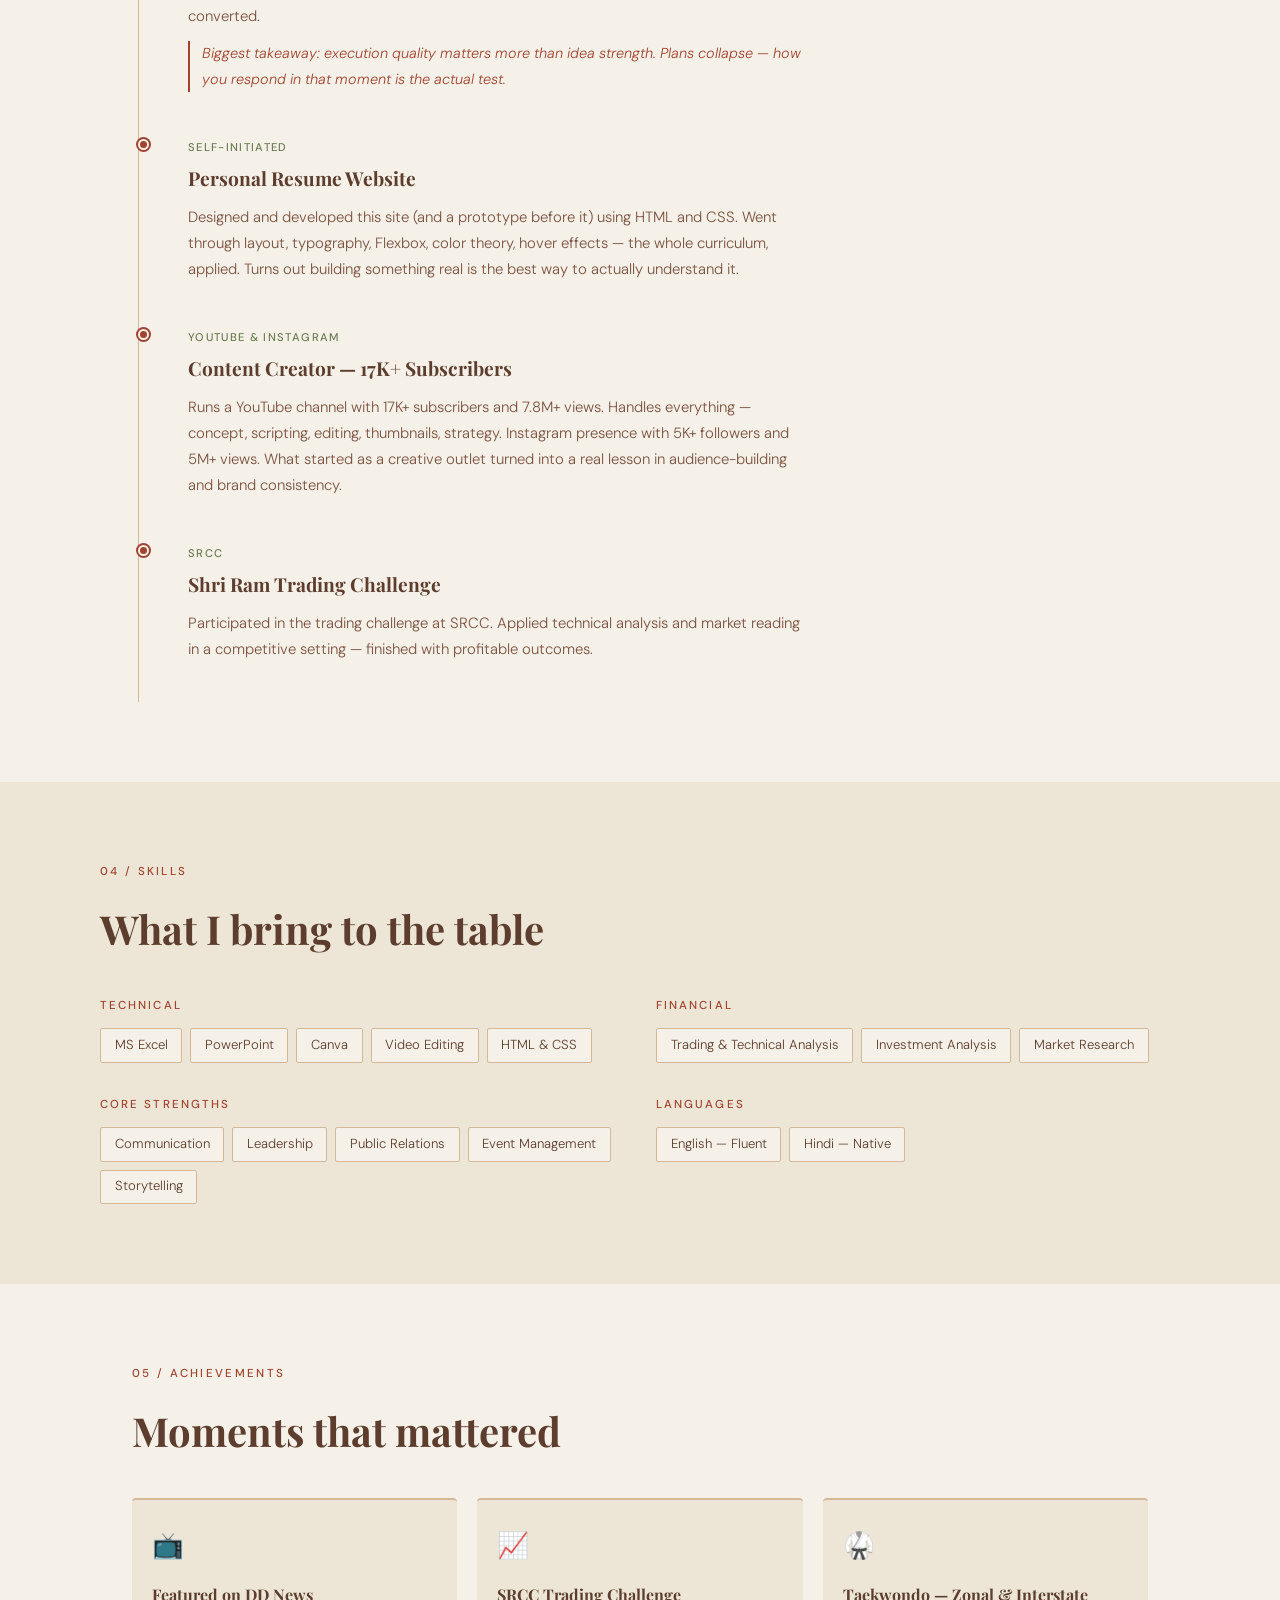
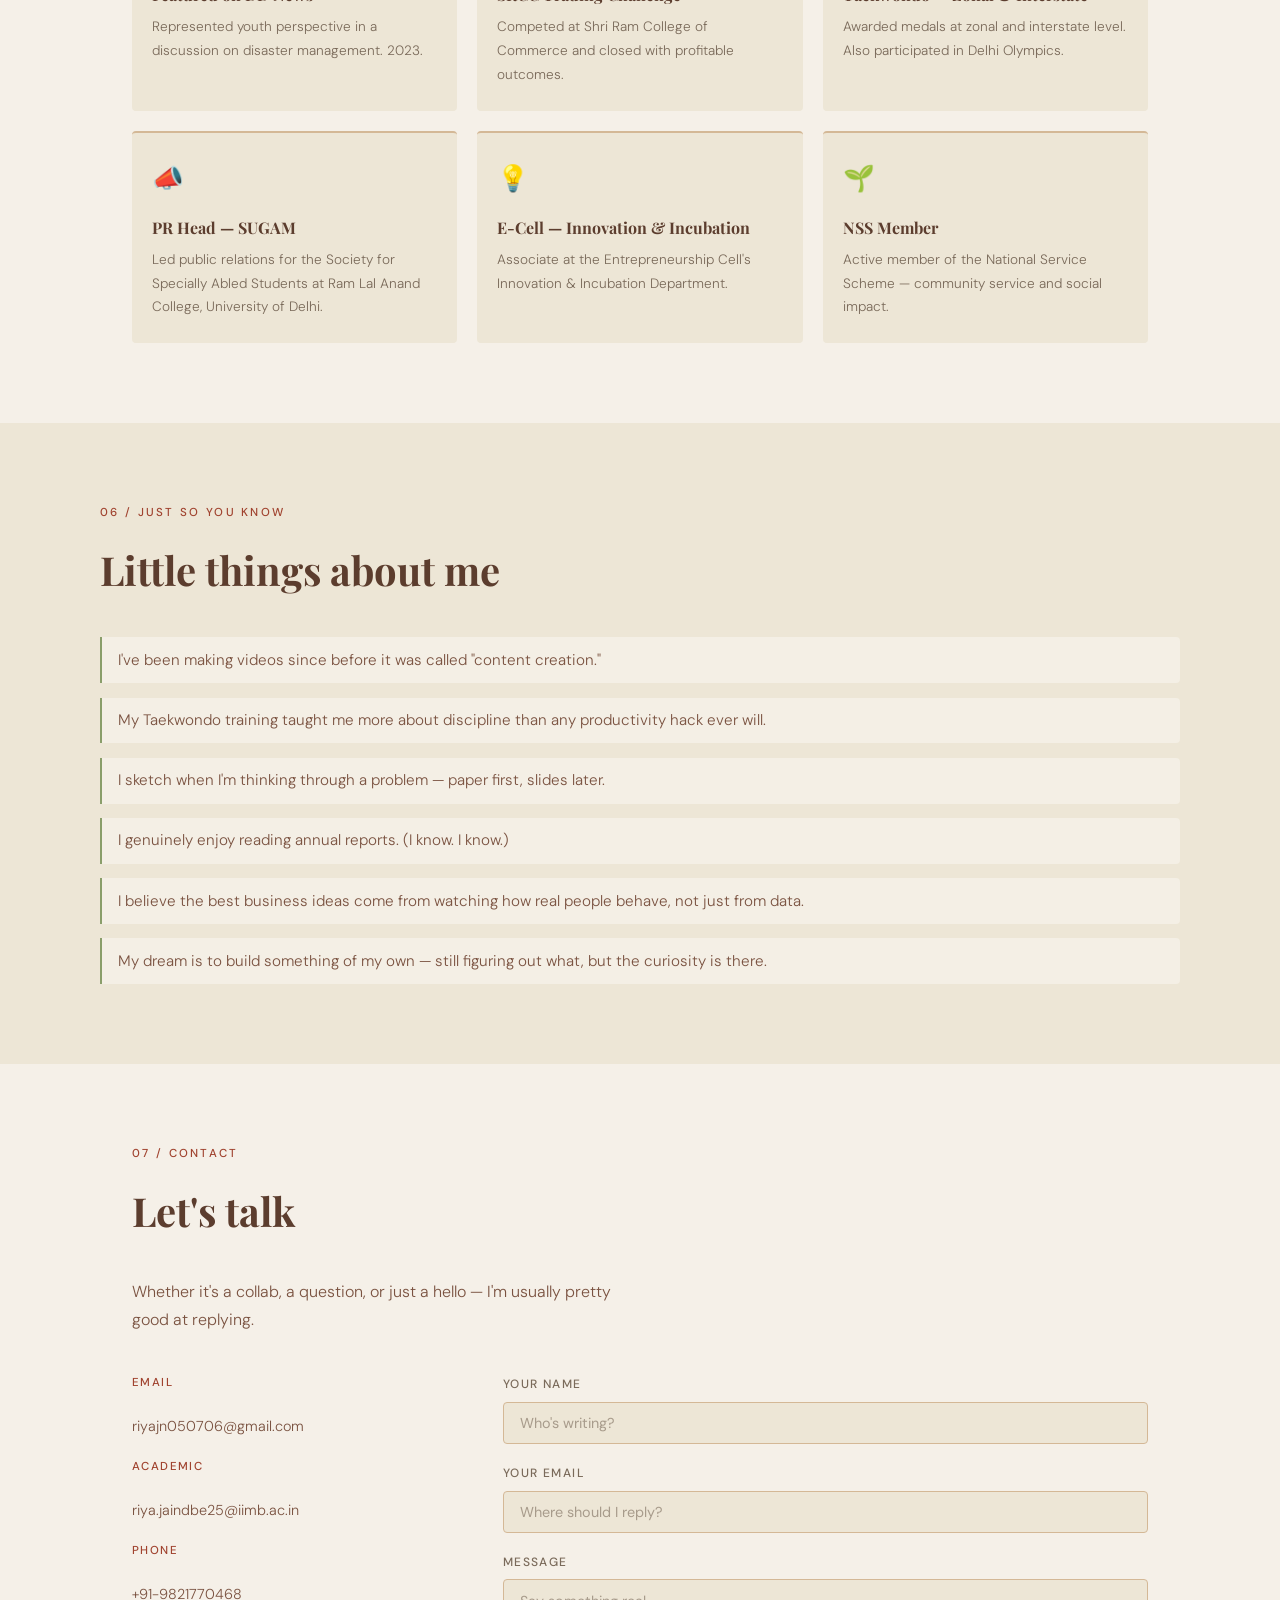
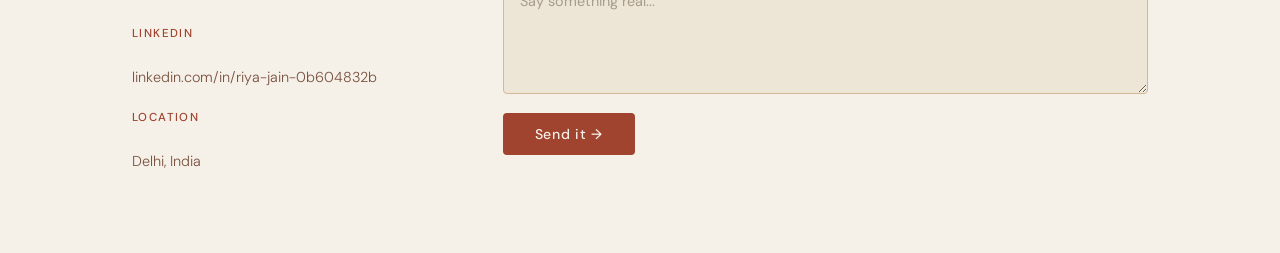
==== commit 1664c6a0: "Update index.html" ====
--- a/index.html
+++ b/index.html
@@ -20,6 +20,7 @@
       <li><a href="#experience">Experience</a></li>
       <li><a href="#skills">Skills</a></li>
       <li><a href="#contact">Contact</a></li>
+      <li><a href="https://www.linkedin.com/in/riya-jain-0b604832b" target="_blank">LinkedIn ↗</a></li>
     </ul>
   </nav>
 
@@ -322,9 +323,10 @@
 
       <div class="contact-wrapper">
         <div class="contact-info">
-          <p><strong>Email</strong><br/><a href="/cdn-cgi/l/email-protection" class="__cf_email__" data-cfemail="13617a6a72797d23262324232553747e727a7f3d707c7e">[email&#160;protected]</a></p>
-          <p><strong>Academic</strong><br/><a href="/cdn-cgi/l/email-protection" class="__cf_email__" data-cfemail="97e5feeef6b9fdf6fef9f3f5f2a5a2d7fefefaf5b9f6f4b9fef9">[email&#160;protected]</a></p>
+          <p><strong>Email</strong><br/>riyajn050706@gmail.com</p>
+          <p><strong>Academic</strong><br/>riya.jaindbe25@iimb.ac.in</p>
           <p><strong>Phone</strong><br/>+91-9821770468</p>
+          <p><strong>LinkedIn</strong><br/><a href="https://www.linkedin.com/in/riya-jain-0b604832b" target="_blank">linkedin.com/in/riya-jain-0b604832b</a></p>
           <p><strong>Location</strong><br/>Delhi, India</p>
         </div>
 
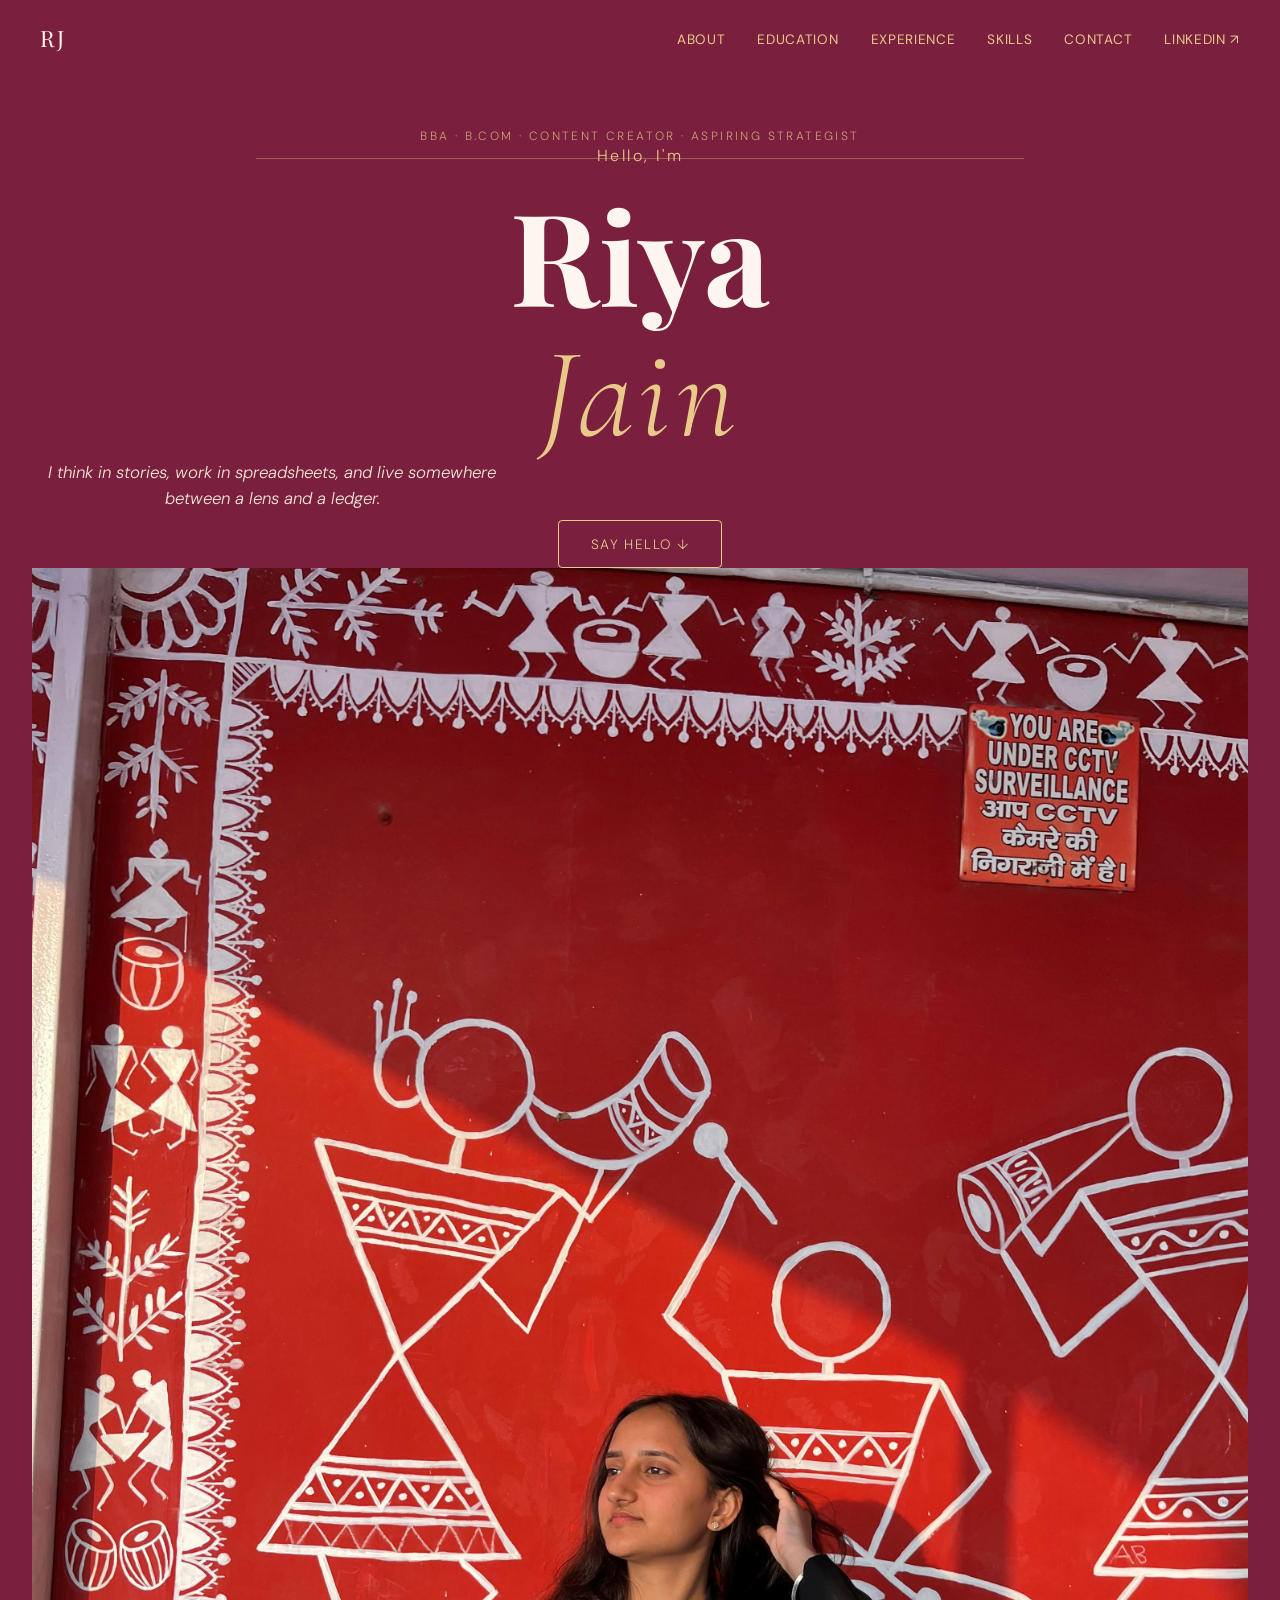
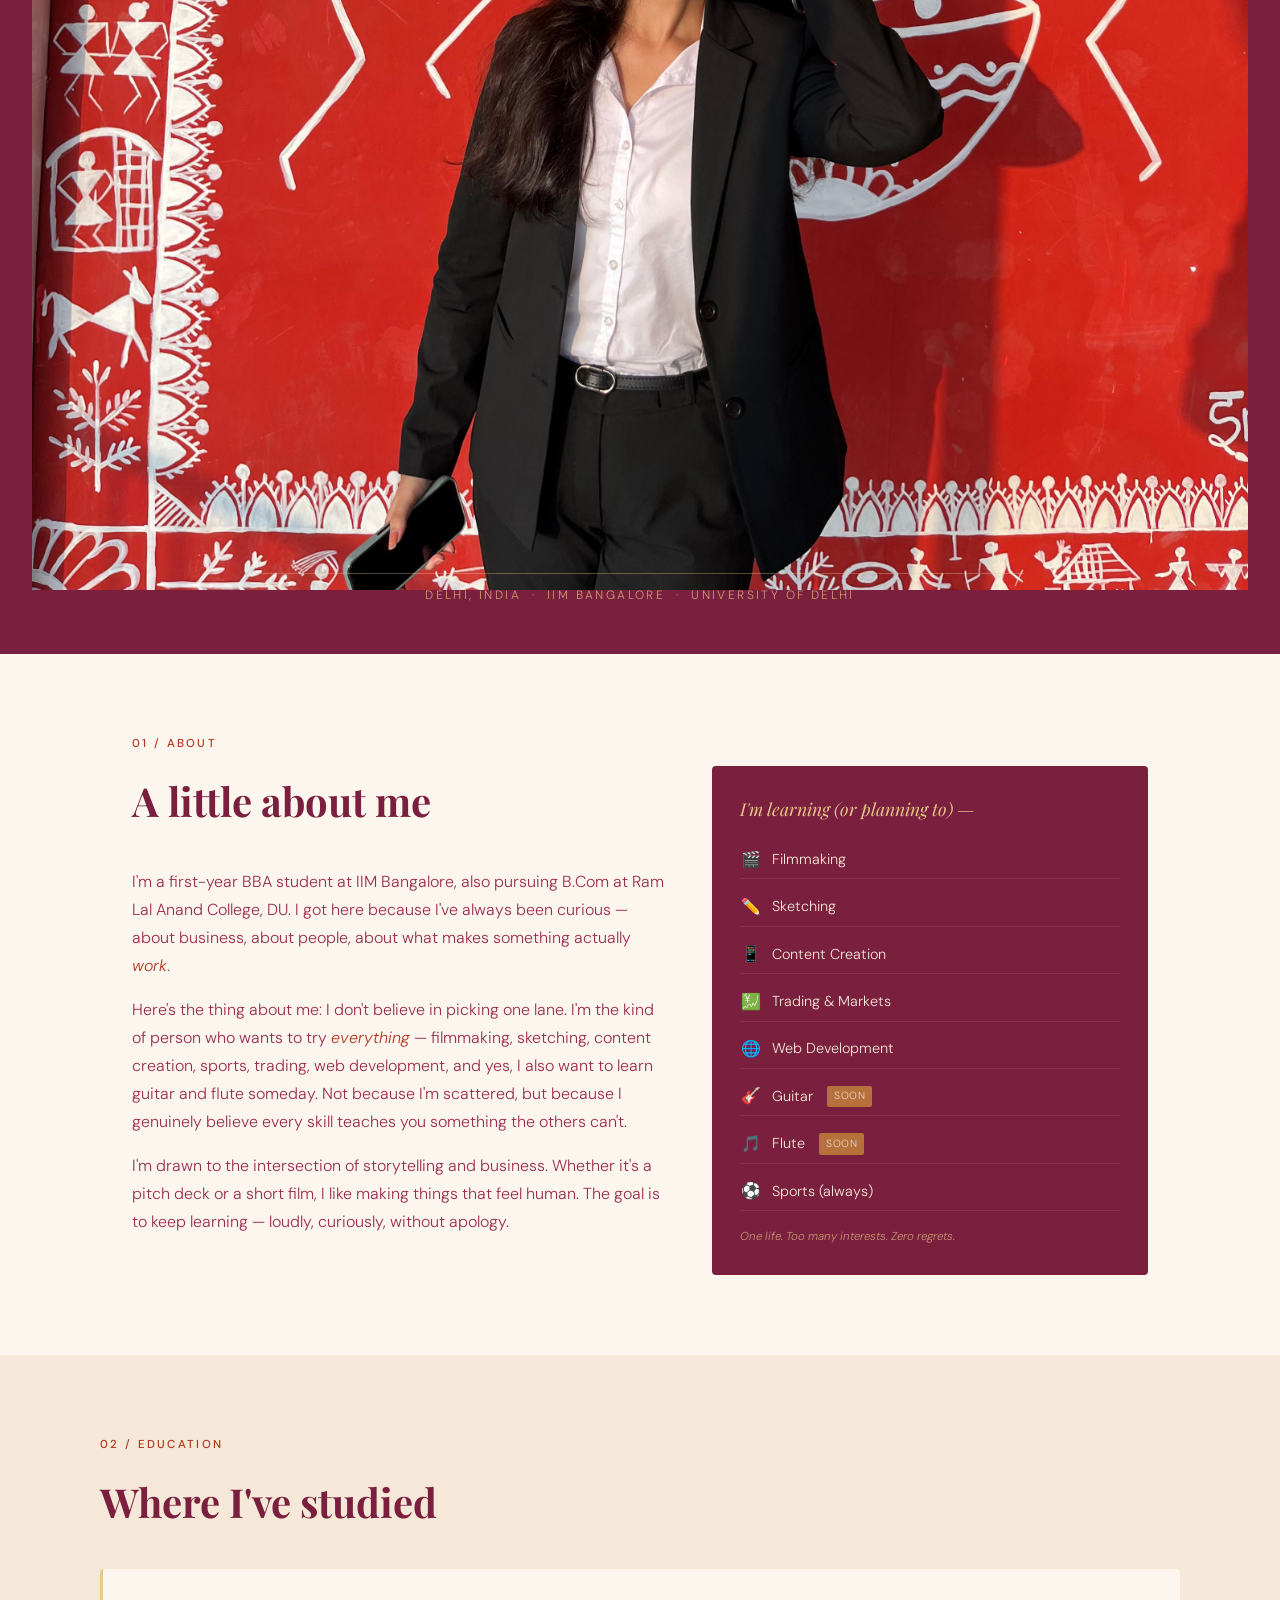
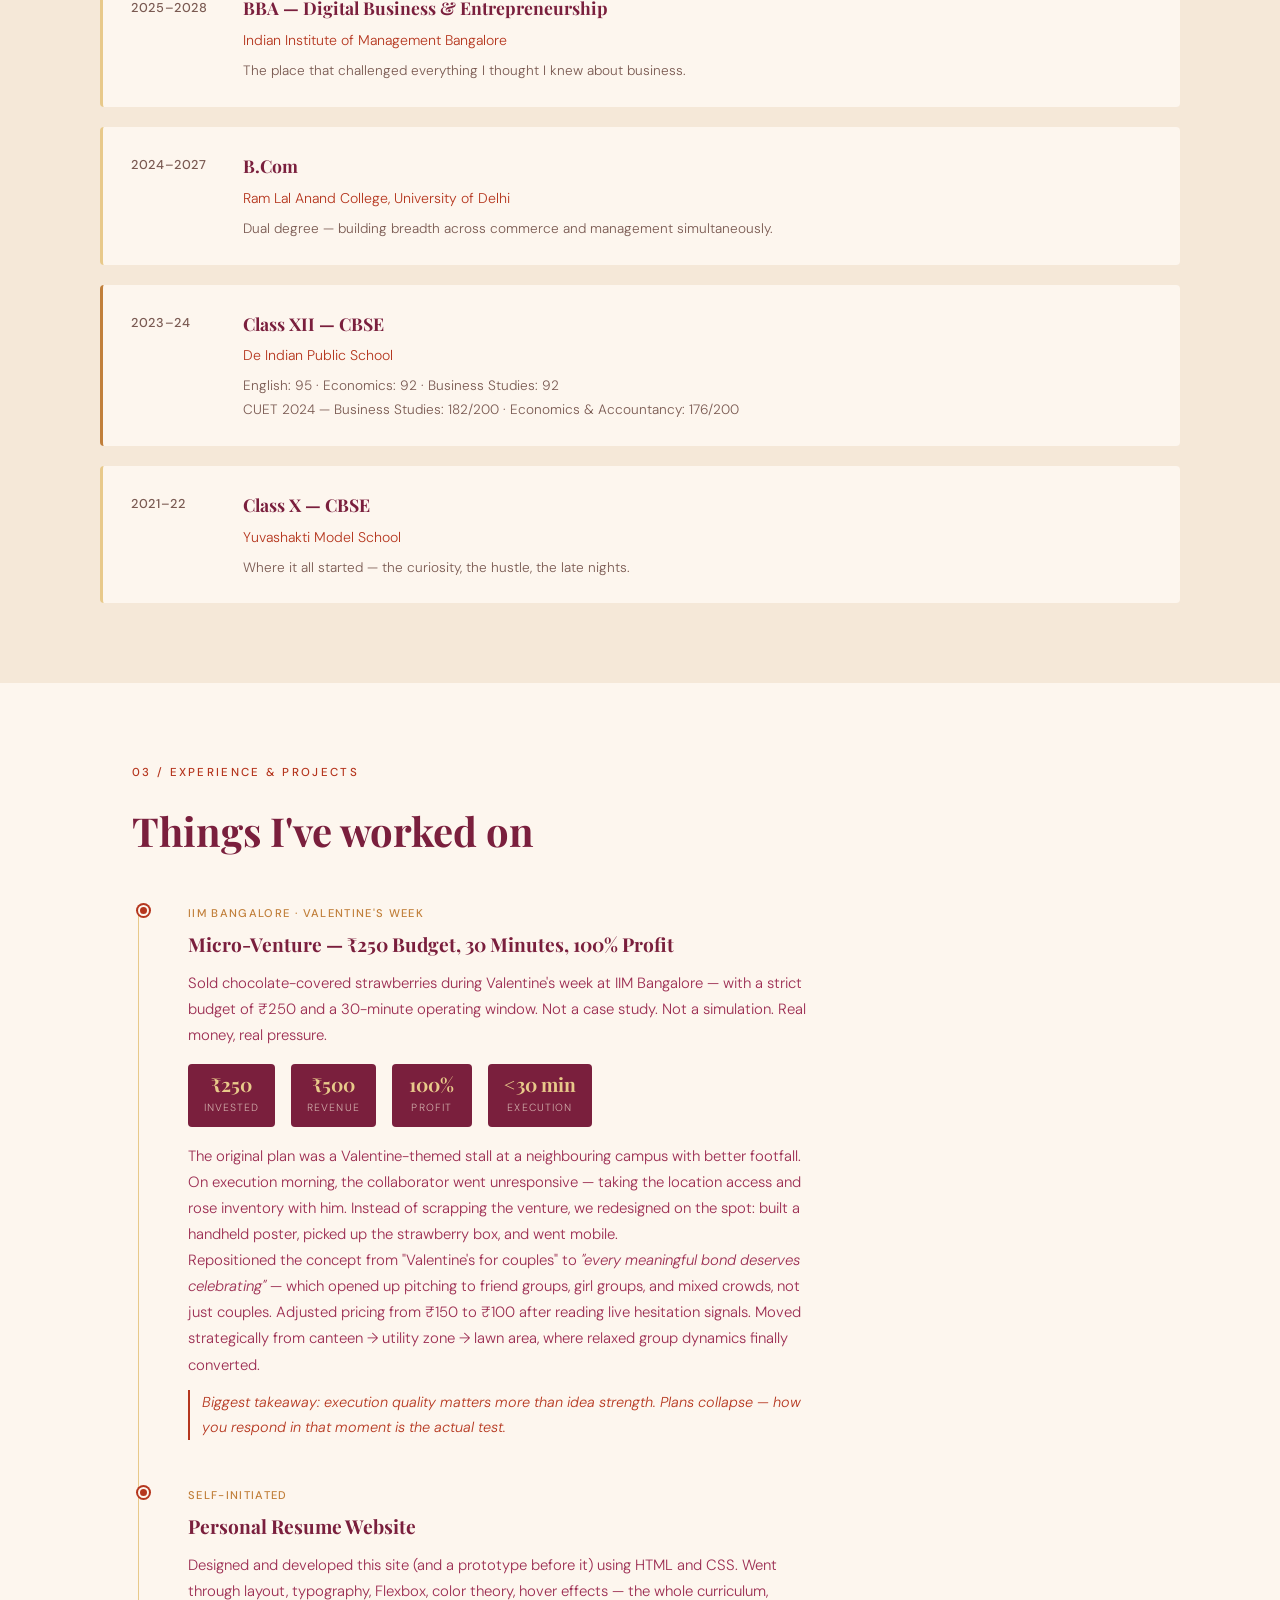
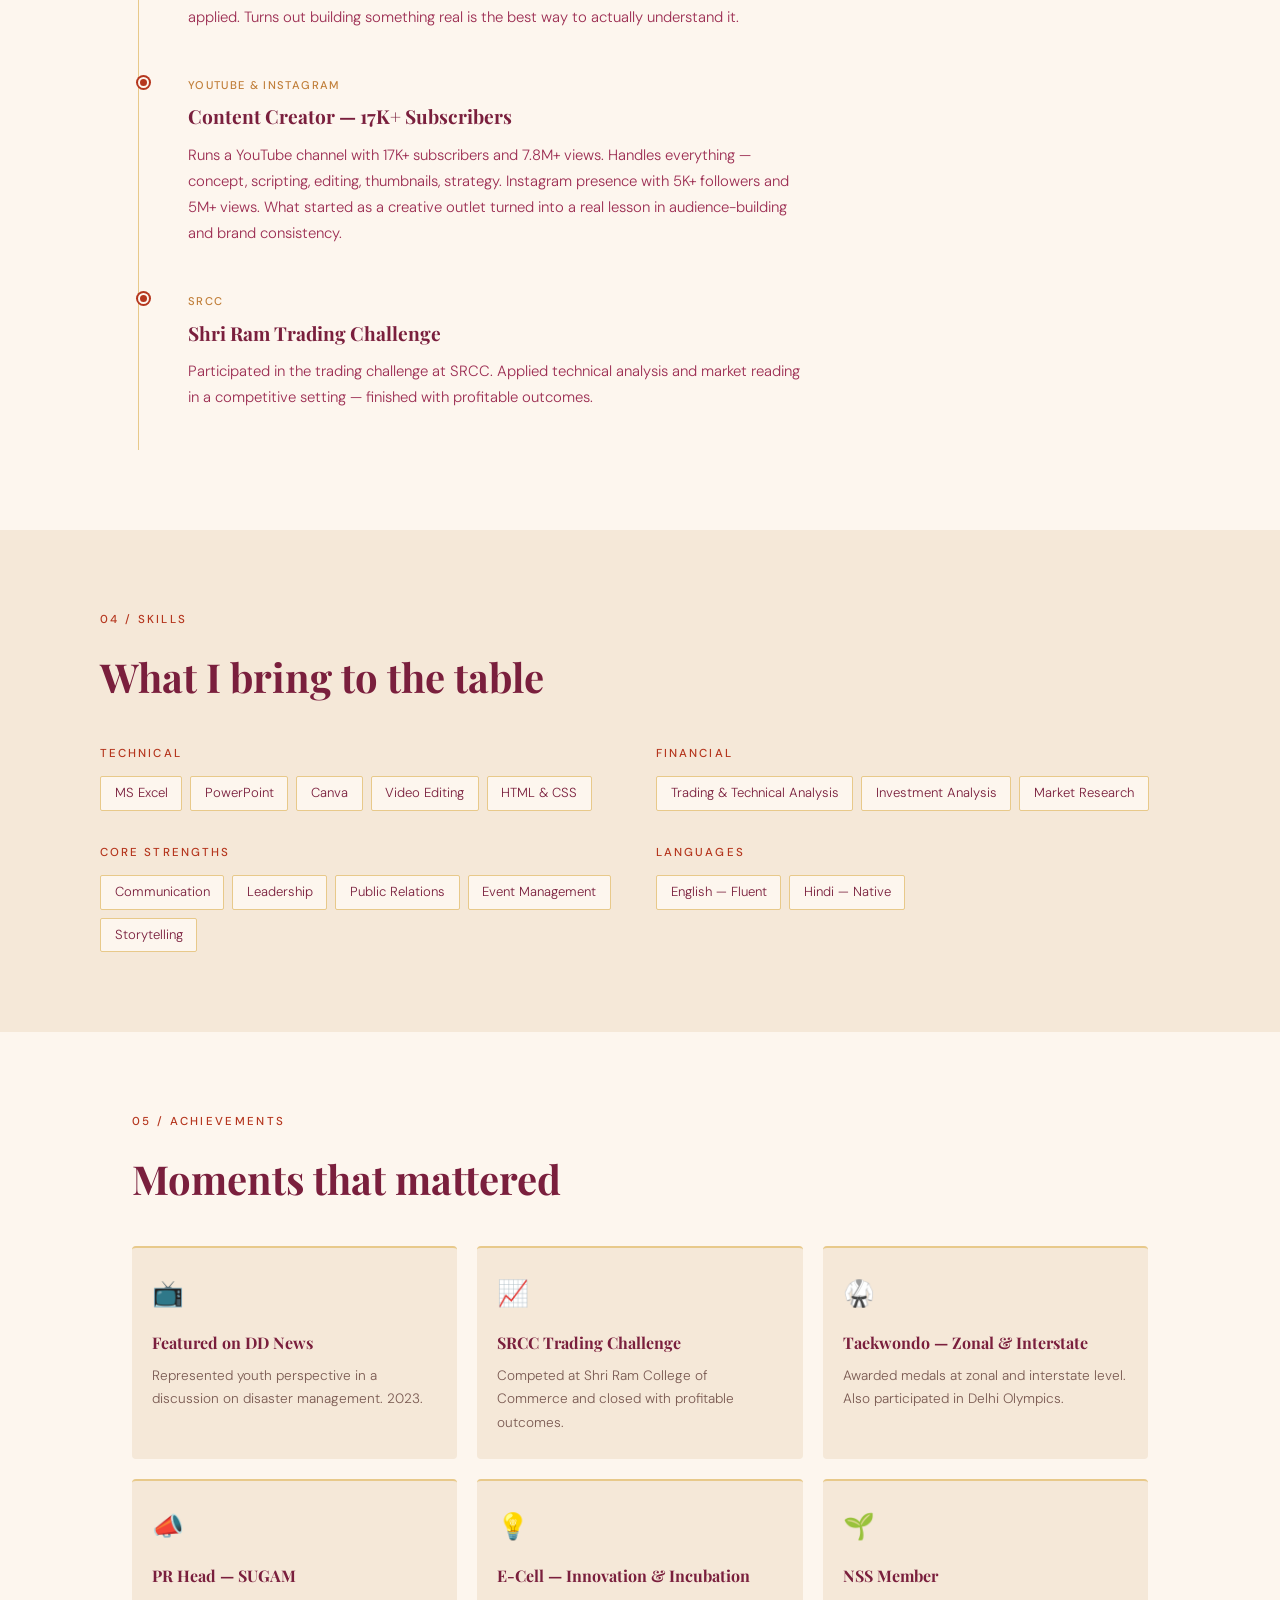
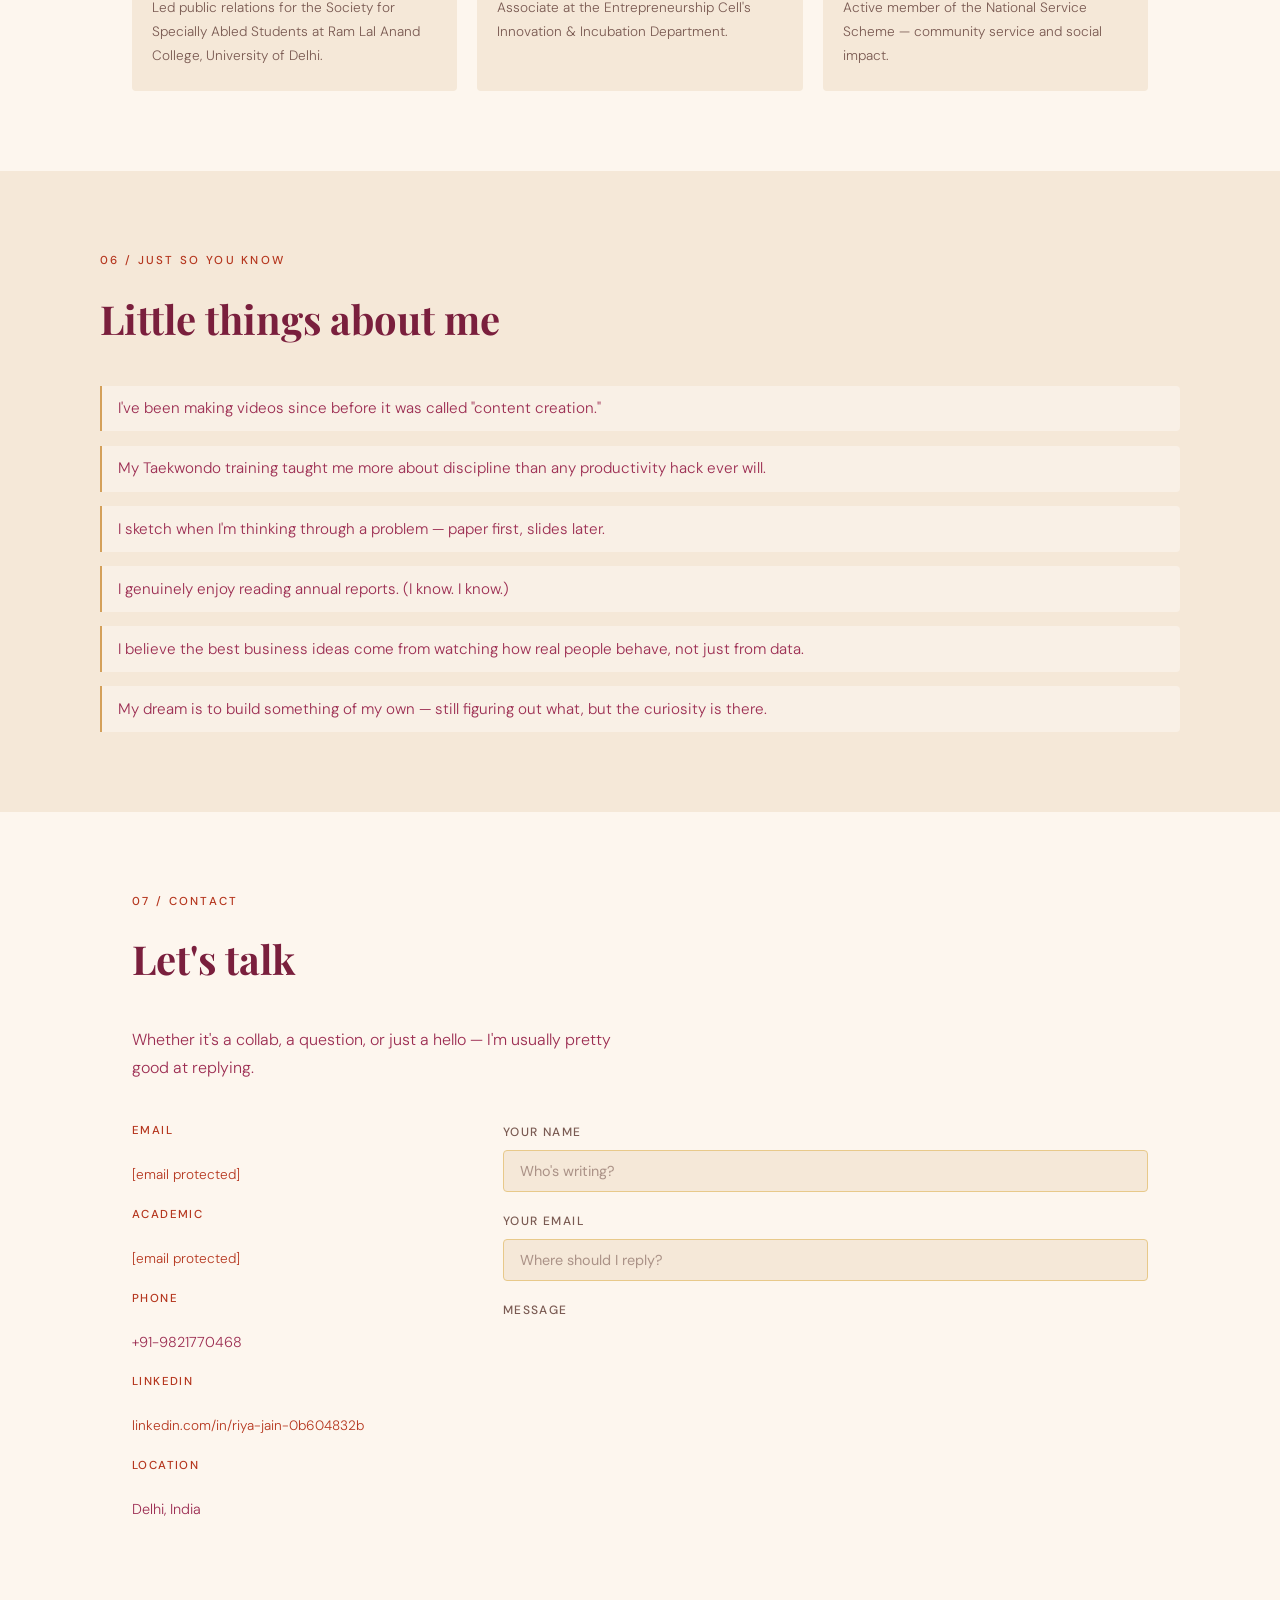
==== commit c06de9f4: "Update index.html" ====
--- a/index.html
+++ b/index.html
@@ -29,9 +29,16 @@
     <div class="hero-deco top-label">BBA · B.Com · Content Creator · Aspiring Strategist</div>
     <div class="hero-inner">
       <p class="hero-intro">Hello, I'm</p>
-      <h1 class="hero-name">Riya<br/><em>Jain</em></h1>
-      <p class="hero-tagline">I think in stories, work in spreadsheets, and live somewhere between a lens and a ledger.</p>
-      <a href="#contact" class="hero-cta">Say hello ↓</a>
+      <div class="hero-top">
+        <div class="hero-text-block">
+          <h1 class="hero-name">Riya<br/><em>Jain</em></h1>
+          <p class="hero-tagline">I think in stories, work in spreadsheets, and live somewhere between a lens and a ledger.</p>
+          <a href="#contact" class="hero-cta">Say hello ↓</a>
+        </div>
+        <div class="hero-photo-wrap">
+          <img src="riya.jpg.jpeg" alt="Riya Jain" class="hero-photo" />
+        </div>
+      </div>
     </div>
     <div class="hero-deco bottom-label">Delhi, India &nbsp;·&nbsp; IIM Bangalore &nbsp;·&nbsp; University of Delhi</div>
   </header>
@@ -323,8 +330,8 @@
 
       <div class="contact-wrapper">
         <div class="contact-info">
-          <p><strong>Email</strong><br/>riyajn050706@gmail.com</p>
-          <p><strong>Academic</strong><br/>riya.jaindbe25@iimb.ac.in</p>
+          <p><strong>Email</strong><br/><a href="/cdn-cgi/l/email-protection" class="__cf_email__" data-cfemail="691b0010080307595c595e595f290e04080005470a0604">[email&#160;protected]</a></p>
+          <p><strong>Academic</strong><br/><a href="/cdn-cgi/l/email-protection" class="__cf_email__" data-cfemail="2a5843534b04404b43444e484f181f6a43434748044b49044344">[email&#160;protected]</a></p>
           <p><strong>Phone</strong><br/>+91-9821770468</p>
           <p><strong>LinkedIn</strong><br/><a href="https://www.linkedin.com/in/riya-jain-0b604832b" target="_blank">linkedin.com/in/riya-jain-0b604832b</a></p>
           <p><strong>Location</strong><br/>Delhi, India</p>
@@ -341,14 +348,4 @@
           </div>
           <div class="form-group">
             <label for="message">Message</label>
-            <textarea id="message" name="message" rows="5" placeholder="Say something real..."></textarea>
-          </div>
-          <button type="submit" class="submit-btn">Send it →</button>
-        </form>
-      </div>
-    </section>
-
-  </main>
-
-  <!-- FOOTER -->
-  <f
+            <textarea
--- a/styles.css
+++ b/styles.css
@@ -1,23 +1,23 @@
 /* =============================================
    RIYA JAIN — PERSONAL RESUME WEBSITE
    styles.css
-   Design: Indian editorial / theatre-poster
-   Palette: Earthy, vintage, slightly warm
+   Design: Indian theatre-poster / ILTIJA-inspired
+   Palette: Deep pink + rust + earthy gold + cream
    ============================================= */
 
 /* ---------- CSS VARIABLES ---------- */
 :root {
-  --cream:     #f5f0e8;
-  --parchment: #ede6d6;
-  --rust:      #a0432f;
-  --rust-light:#c9614a;
-  --brown:     #5c3d2e;
-  --brown-mid: #7a5240;
-  --olive:     #6b7c52;
-  --olive-light: #8a9e6a;
-  --sand:      #d4b896;
-  --ink:       #2b1f17;
-  --muted:     #7a6a5a;
+  --cream:     #fdf6ee;
+  --parchment: #f5e8d8;
+  --rust:      #b5361e;
+  --rust-light:#d4522f;
+  --brown:     #7a1f3d;
+  --brown-mid: #9c2d52;
+  --olive:     #c17f3a;
+  --olive-light: #d4a05a;
+  --sand:      #e8c98a;
+  --ink:       #1e0f0a;
+  --muted:     #7a5a52;
 
   --ff-serif: 'Playfair Display', Georgia, serif;
   --ff-sans:  'DM Sans', sans-serif;
@@ -731,7 +731,16 @@
   transform: translateY(-1px);
 }
 
-/* ---------- FOOTER ---------- */
+.contact-info a {
+  color: var(--rust);
+  text-decoration: none;
+  font-size: 0.85rem;
+  word-break: break-all;
+}
+
+.contact-info a:hover {
+  text-decoration: underline;
+}
 .footer {
   background-color: var(--brown);
   color: var(--sand);
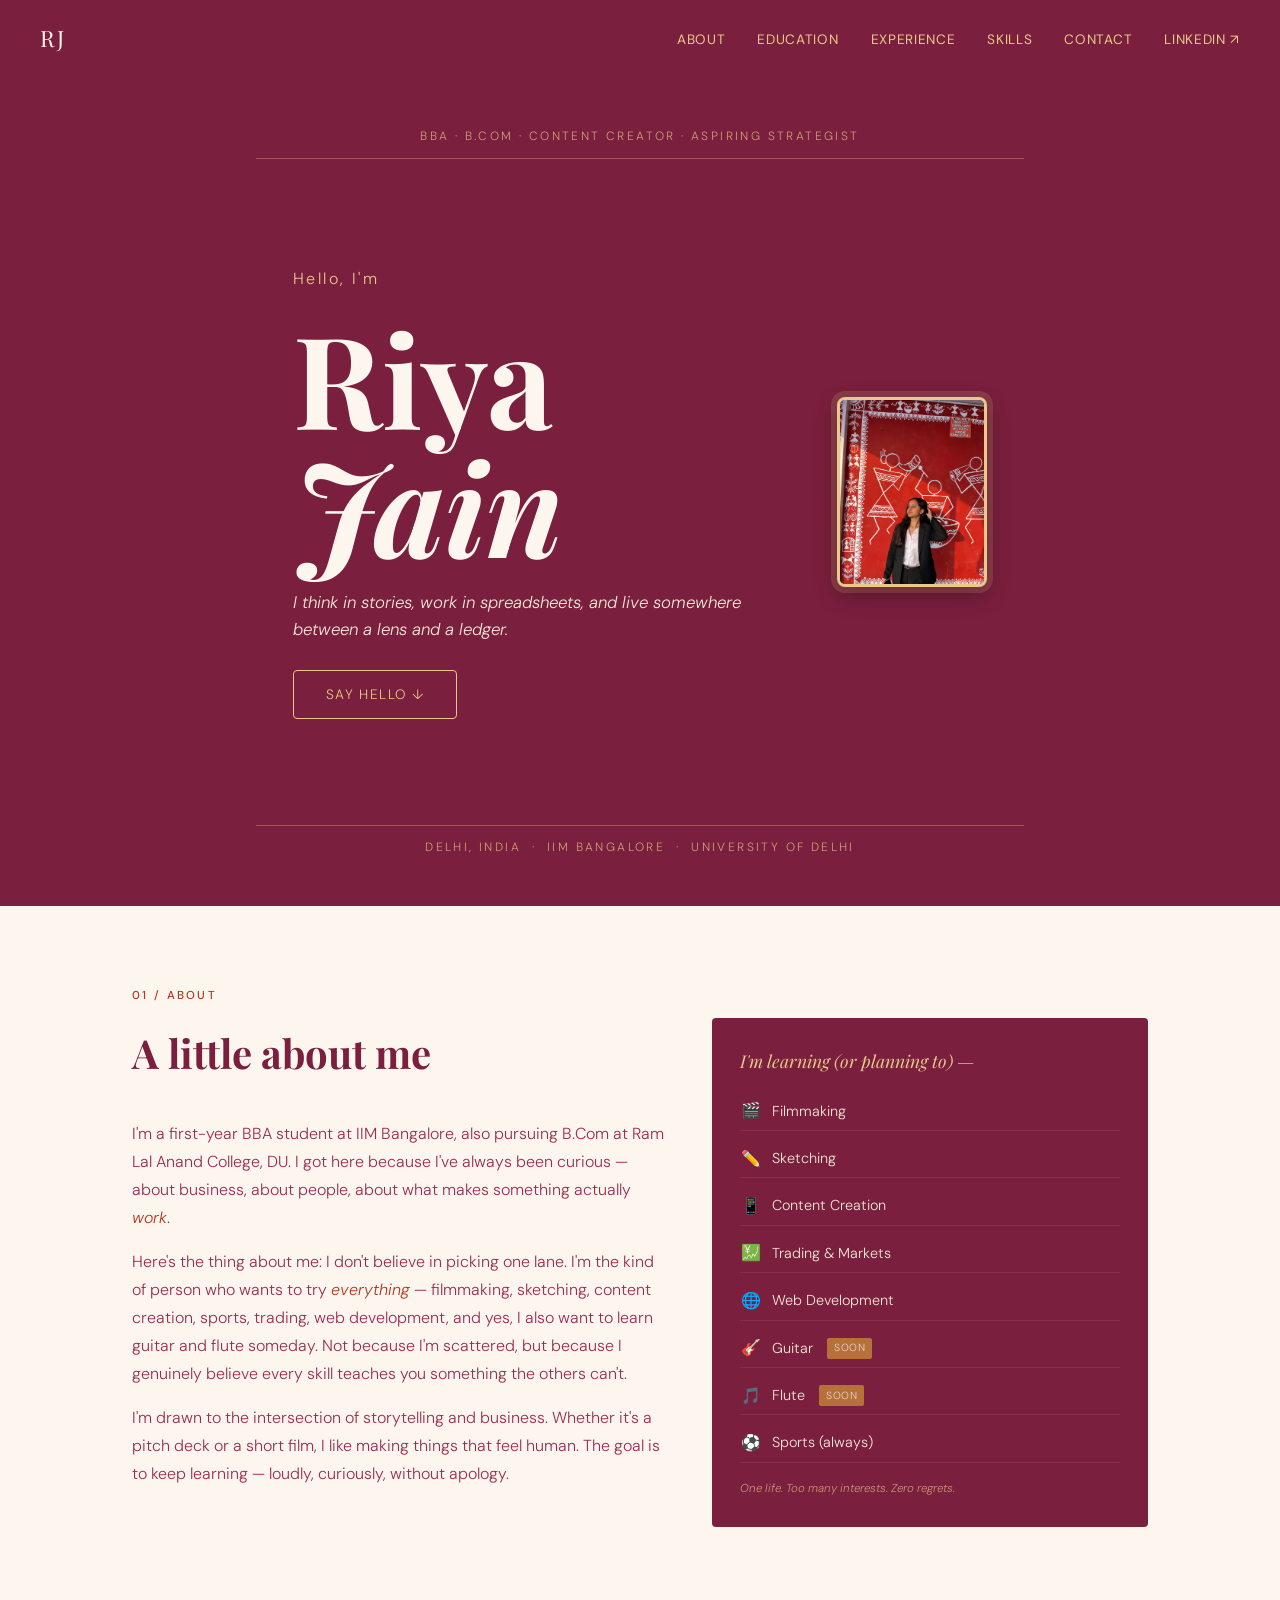
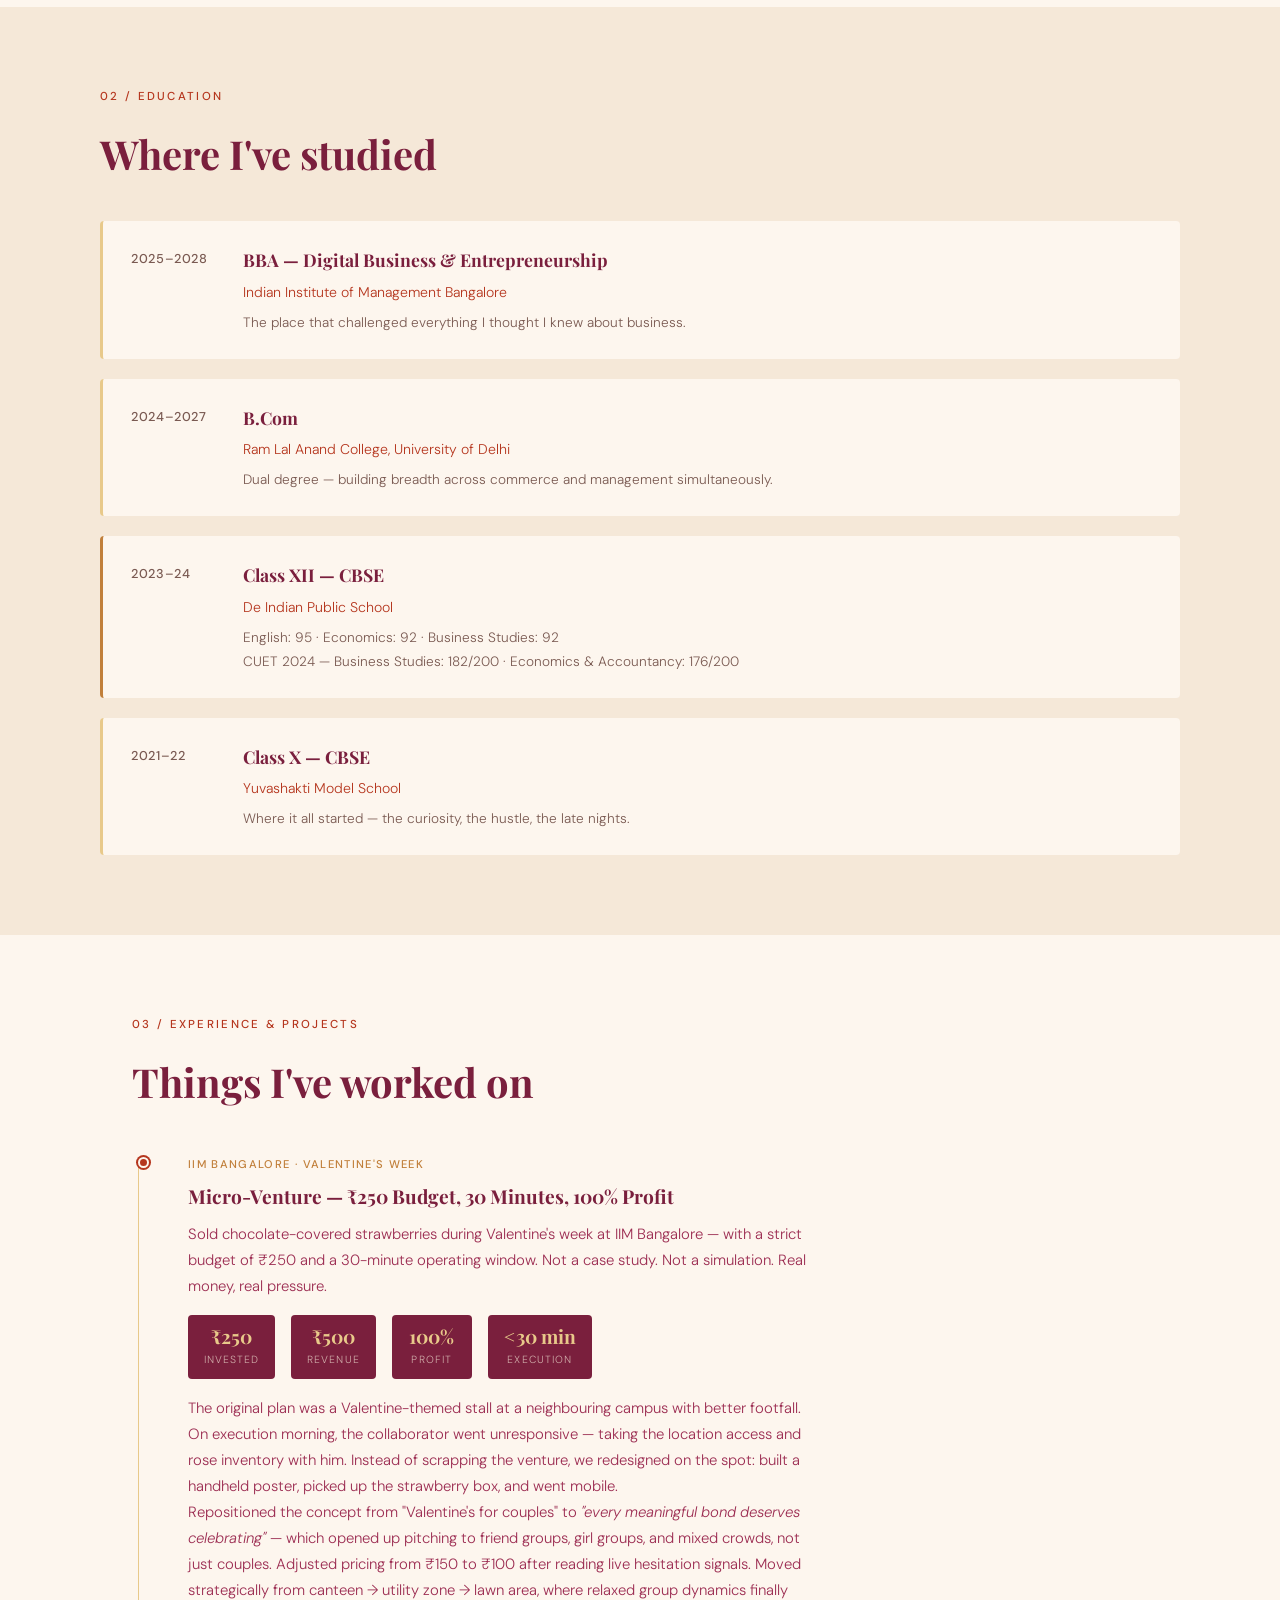
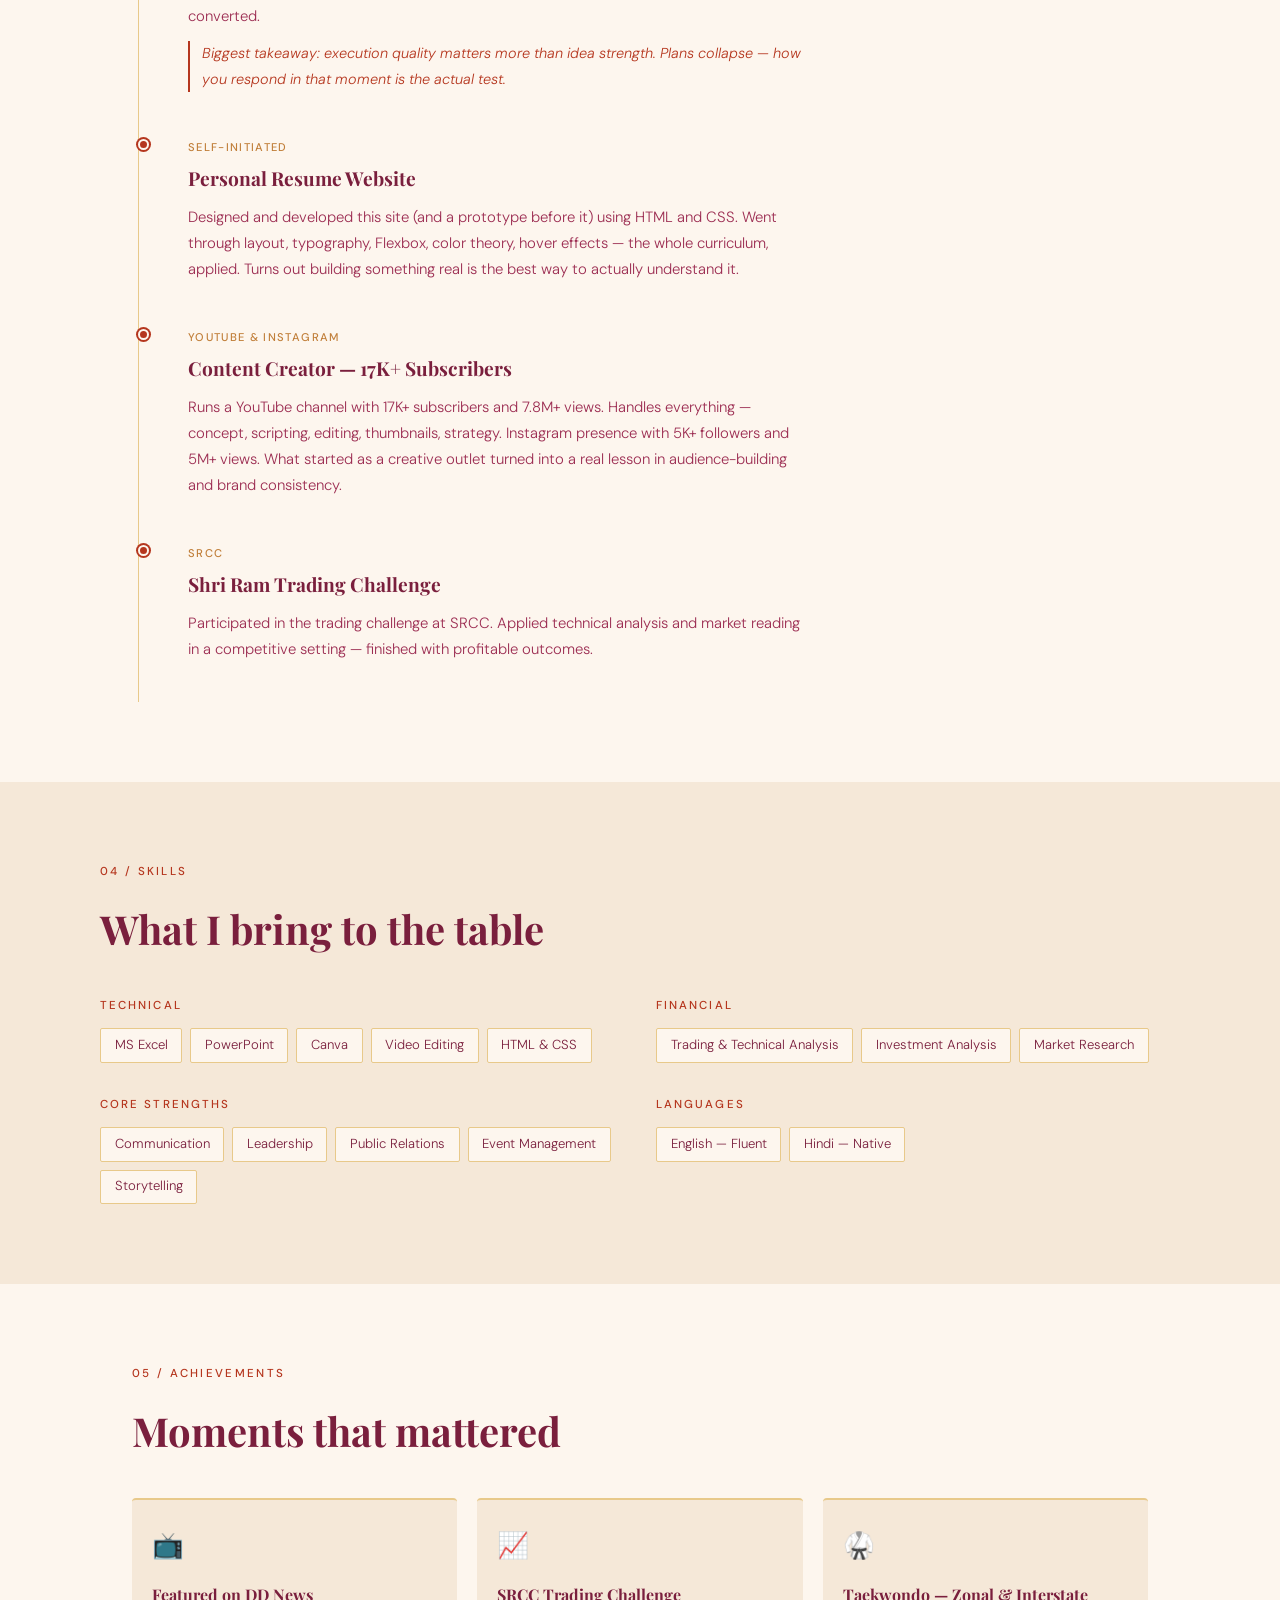
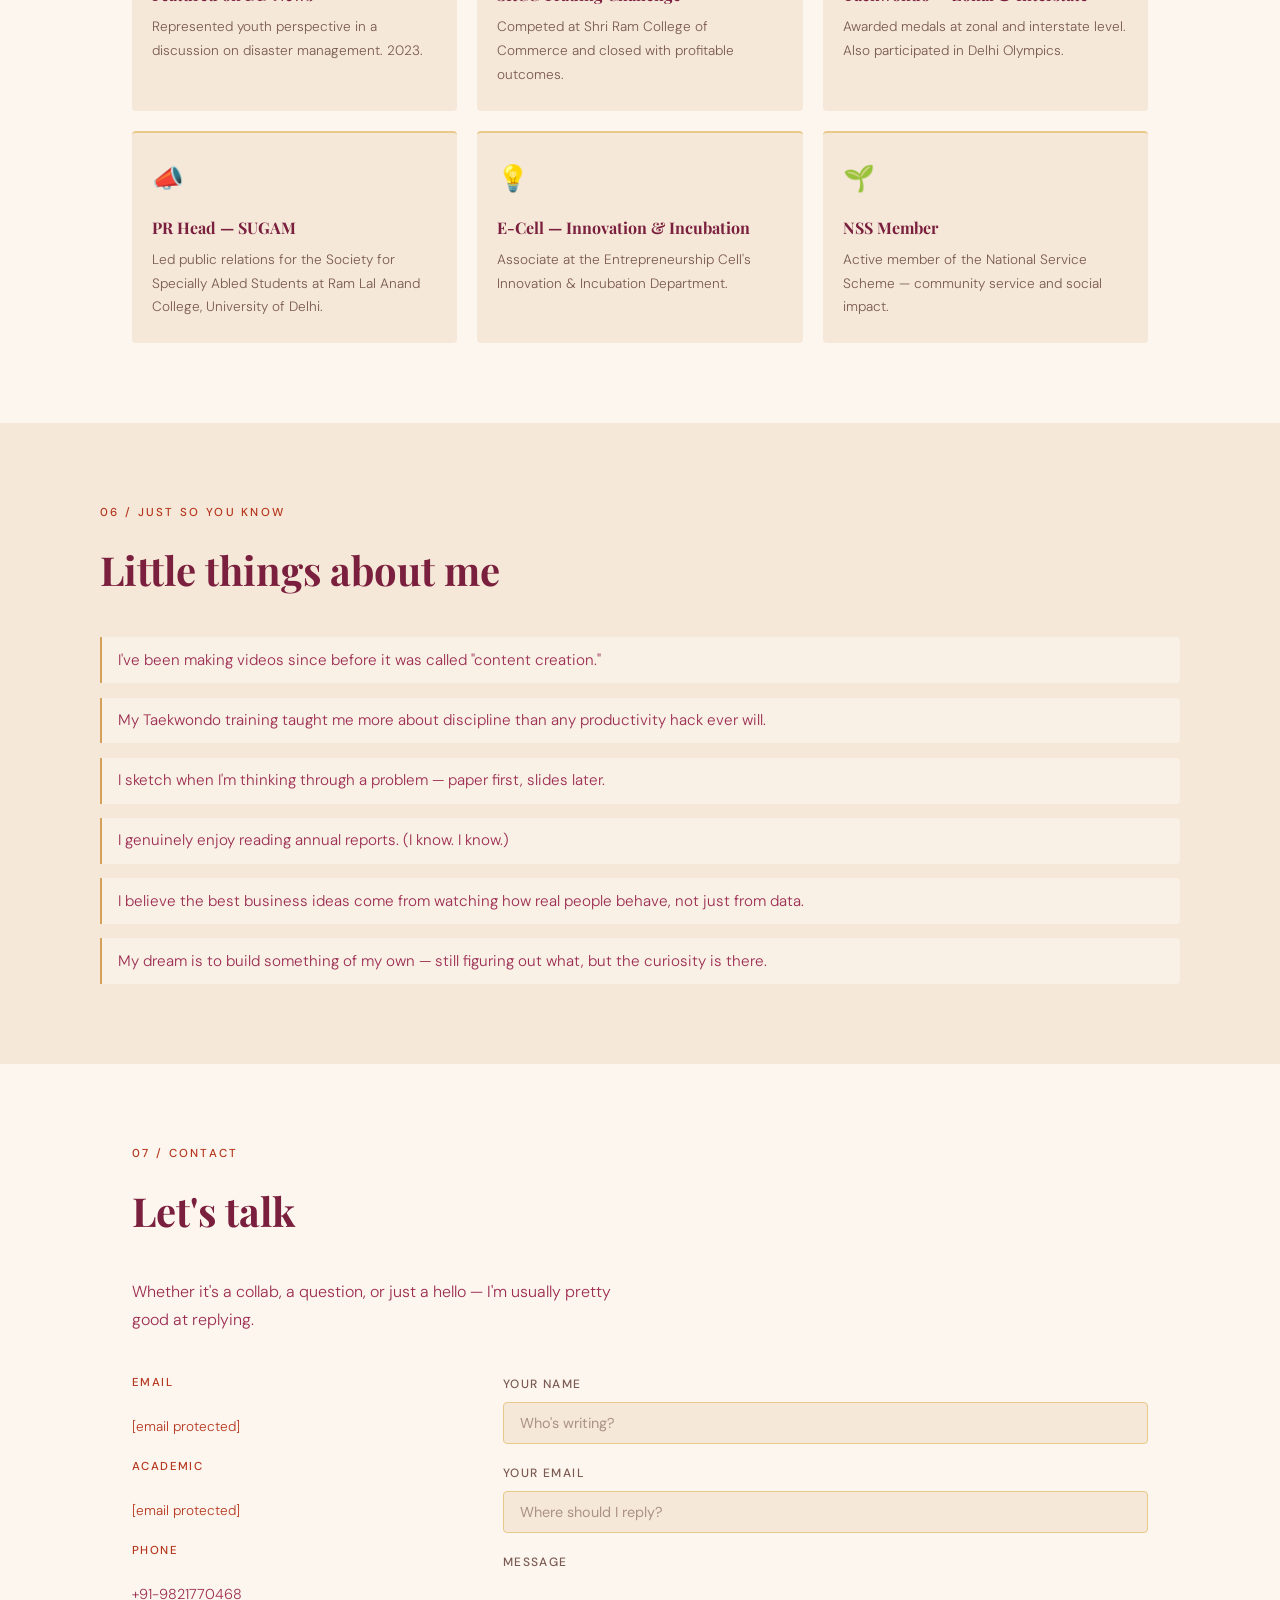
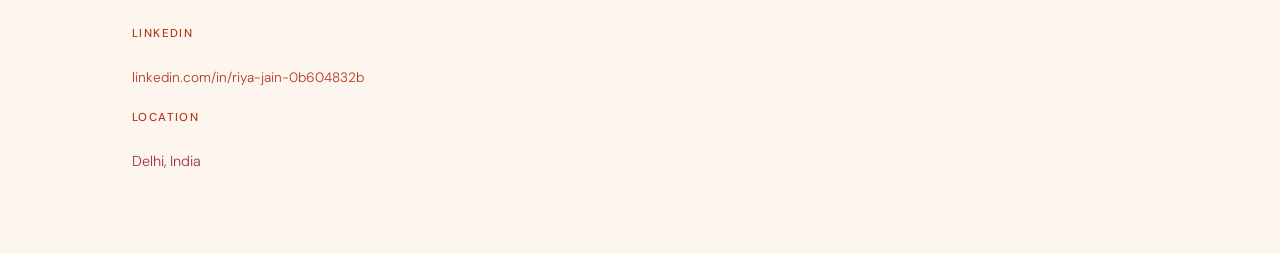
==== commit 4921392c: "Update index.html" ====
--- a/index.html
+++ b/index.html
@@ -28,9 +28,9 @@
   <header class="hero">
     <div class="hero-deco top-label">BBA · B.Com · Content Creator · Aspiring Strategist</div>
     <div class="hero-inner">
-      <p class="hero-intro">Hello, I'm</p>
       <div class="hero-top">
         <div class="hero-text-block">
+          <p class="hero-intro">Hello, I'm</p>
           <h1 class="hero-name">Riya<br/><em>Jain</em></h1>
           <p class="hero-tagline">I think in stories, work in spreadsheets, and live somewhere between a lens and a ledger.</p>
           <a href="#contact" class="hero-cta">Say hello ↓</a>
--- a/styles.css
+++ b/styles.css
@@ -153,7 +153,7 @@
   display: flex;
   flex-direction: column;
   align-items: center;
-  gap: 1.25rem;
+  gap: 0;
 }
 
 .hero-intro {
@@ -169,6 +169,59 @@
   line-height: 1;
   color: var(--cream);
   font-weight: 700;
+}
+
+.hero-top {
+  display: flex;
+  align-items: center;
+  justify-content: center;
+  gap: 4rem;
+}
+
+.hero-text-block {
+  display: flex;
+  flex-direction: column;
+  align-items: flex-start;
+  gap: 1.25rem;
+  text-align: left;
+}
+
+.hero-photo-wrap {
+  flex-shrink: 0;
+  position: relative;
+}
+
+.hero-photo {
+  width: 150px;
+  height: 190px;
+  object-fit: cover;
+  object-position: top center;
+  border-radius: 8px;
+  border: 3px solid var(--sand);
+  box-shadow: 0 0 0 6px rgba(232, 201, 138, 0.15), 0 8px 24px rgba(0,0,0,0.3);
+  display: block;
+}
+
+@media (max-width: 700px) {
+  .hero-top {
+    flex-direction: column;
+    align-items: center;
+    gap: 1.5rem;
+  }
+  .hero-text-block {
+    align-items: center;
+    text-align: center;
+  }
+  .hero-photo {
+    width: 120px;
+    height: 120px;
+  }
+}
+  font-family: 'Cormorant Garamond', Georgia, serif;
+  font-style: italic;
+  font-weight: 300;
+  color: var(--sand);
+  letter-spacing: 0.04em;
 }
 
 .hero-name em {
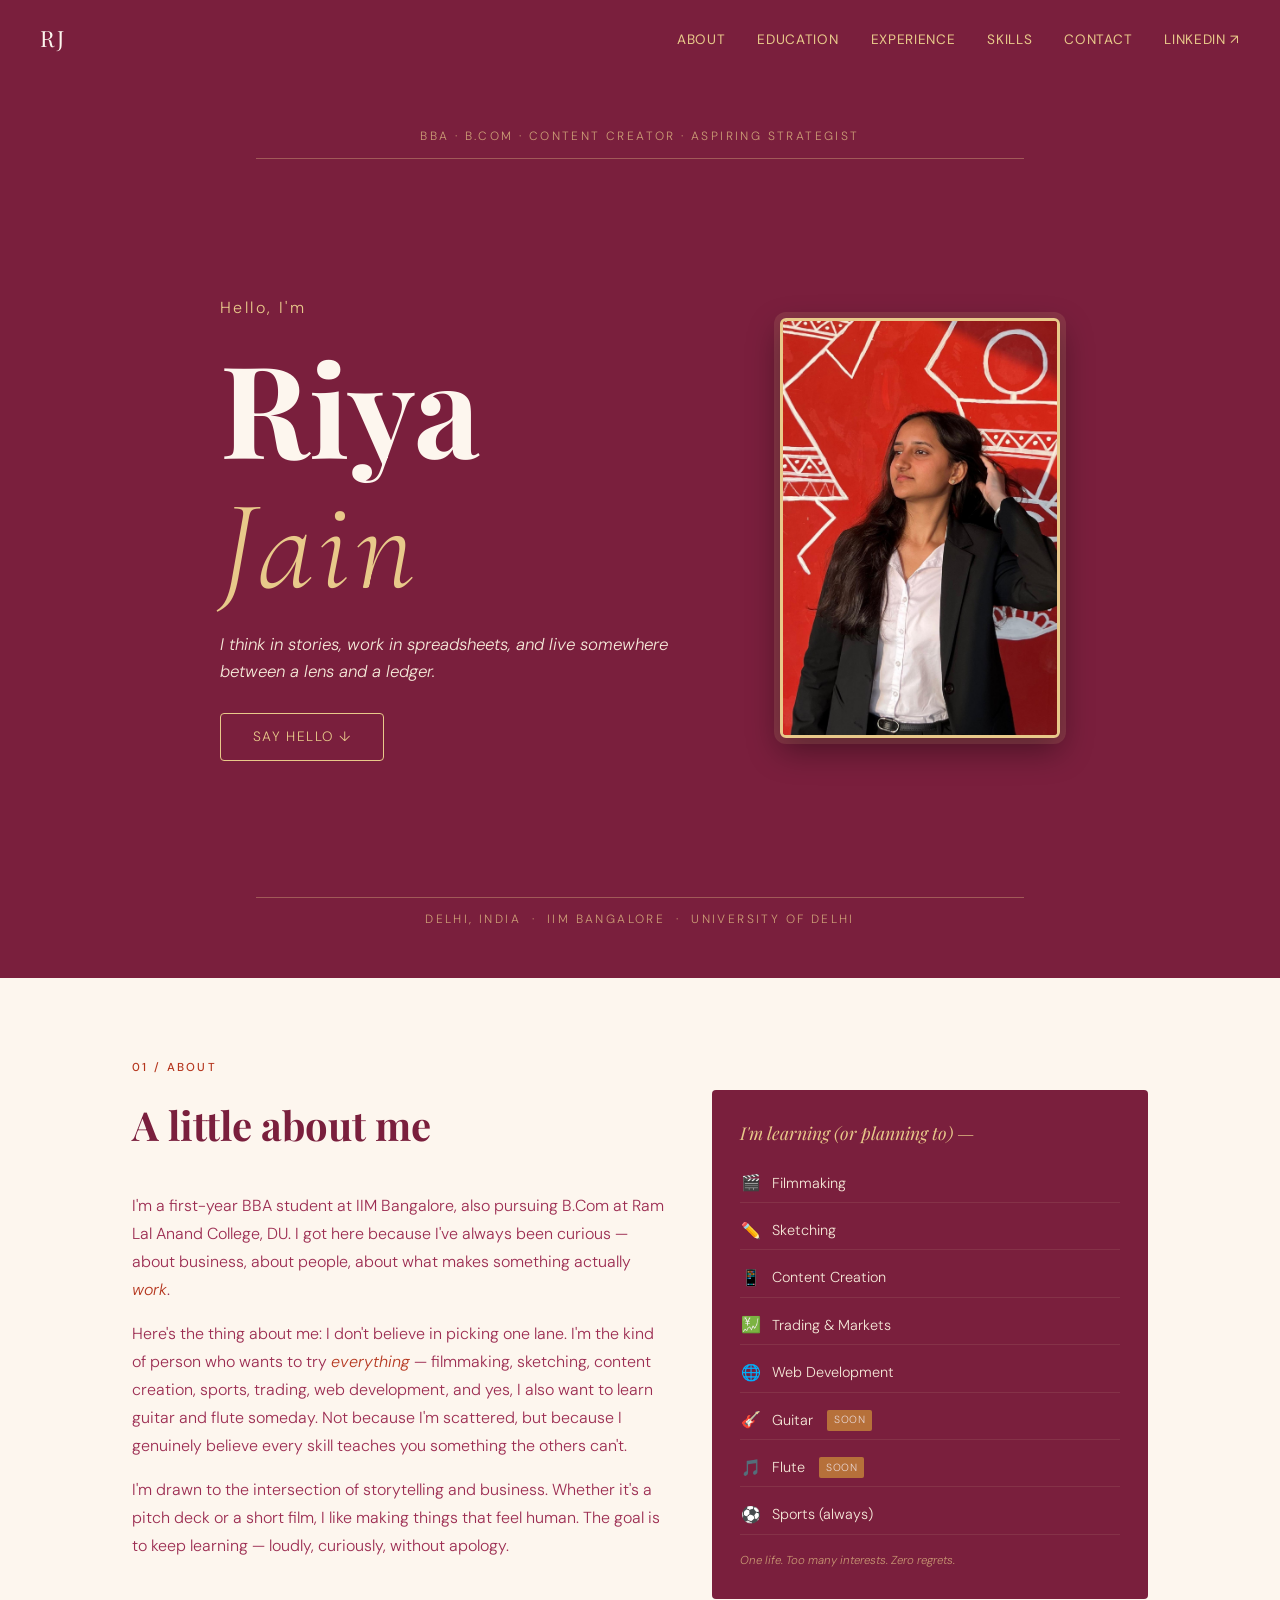
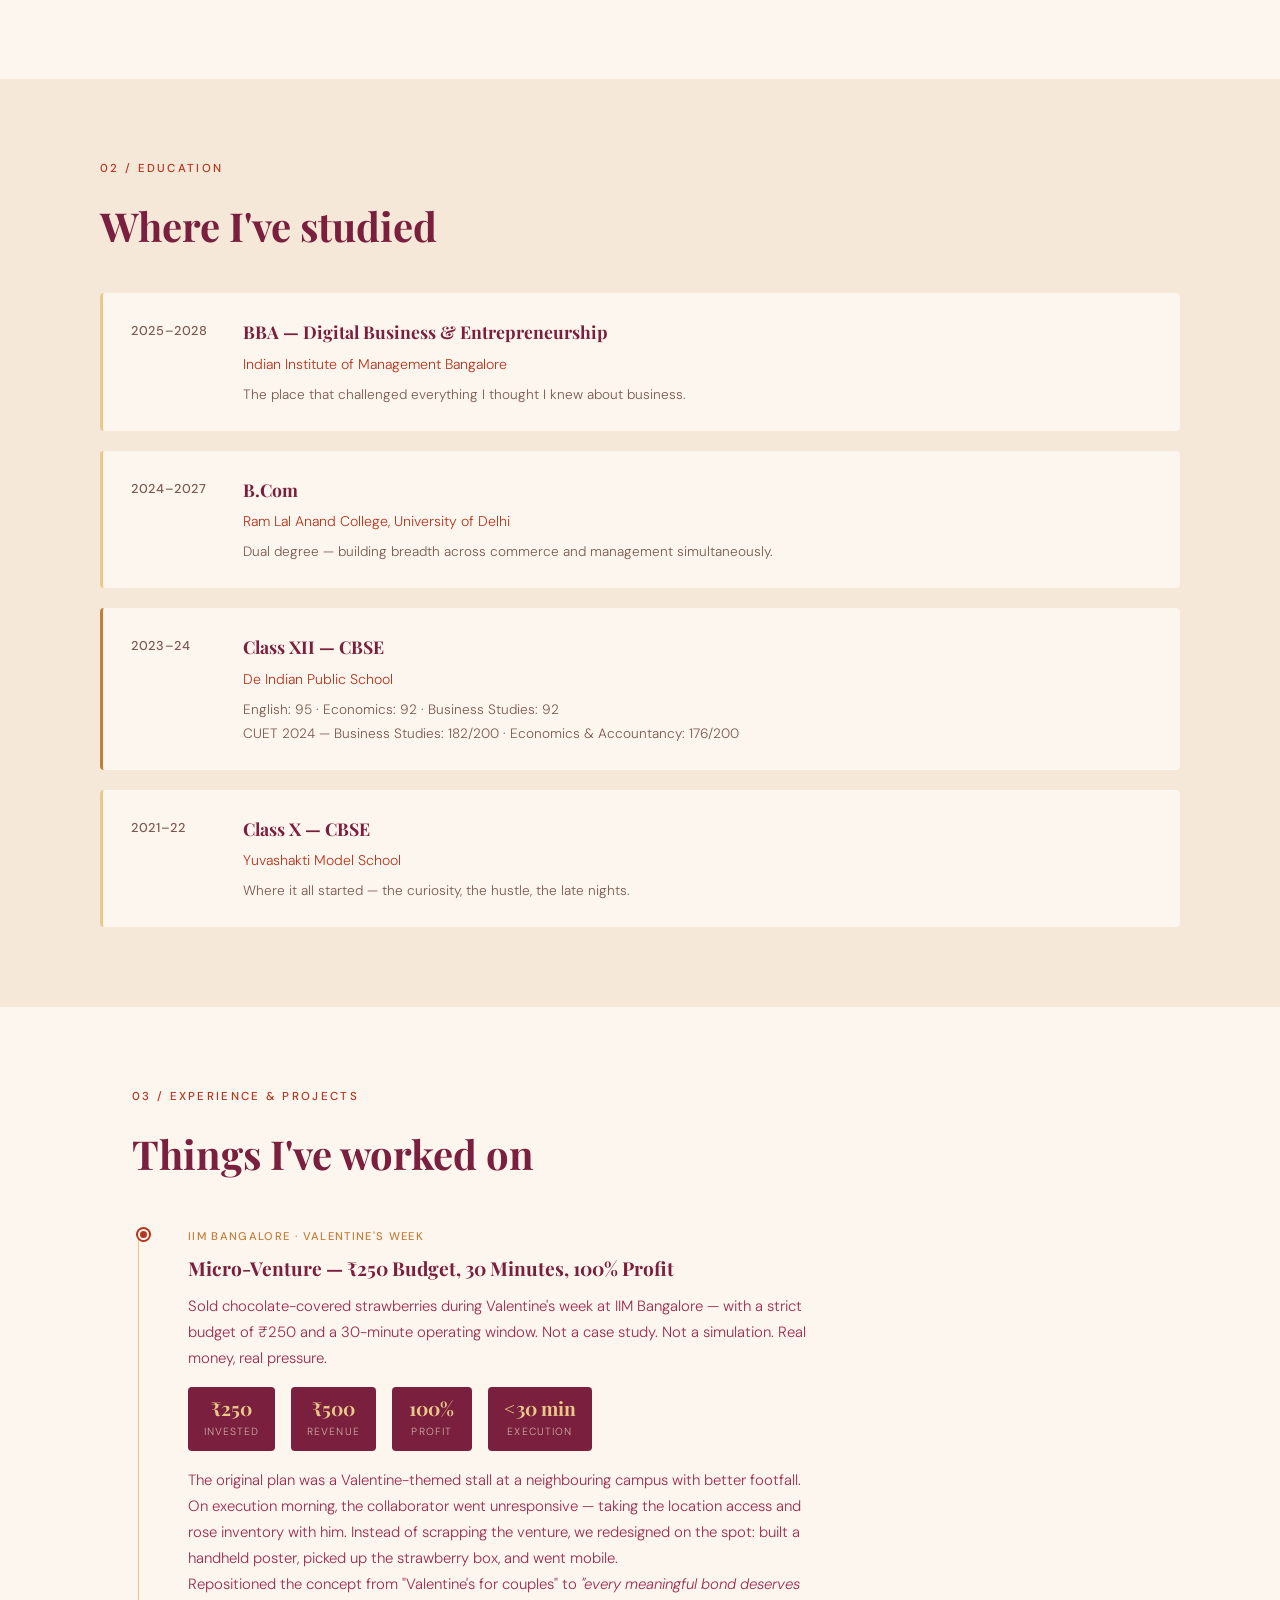
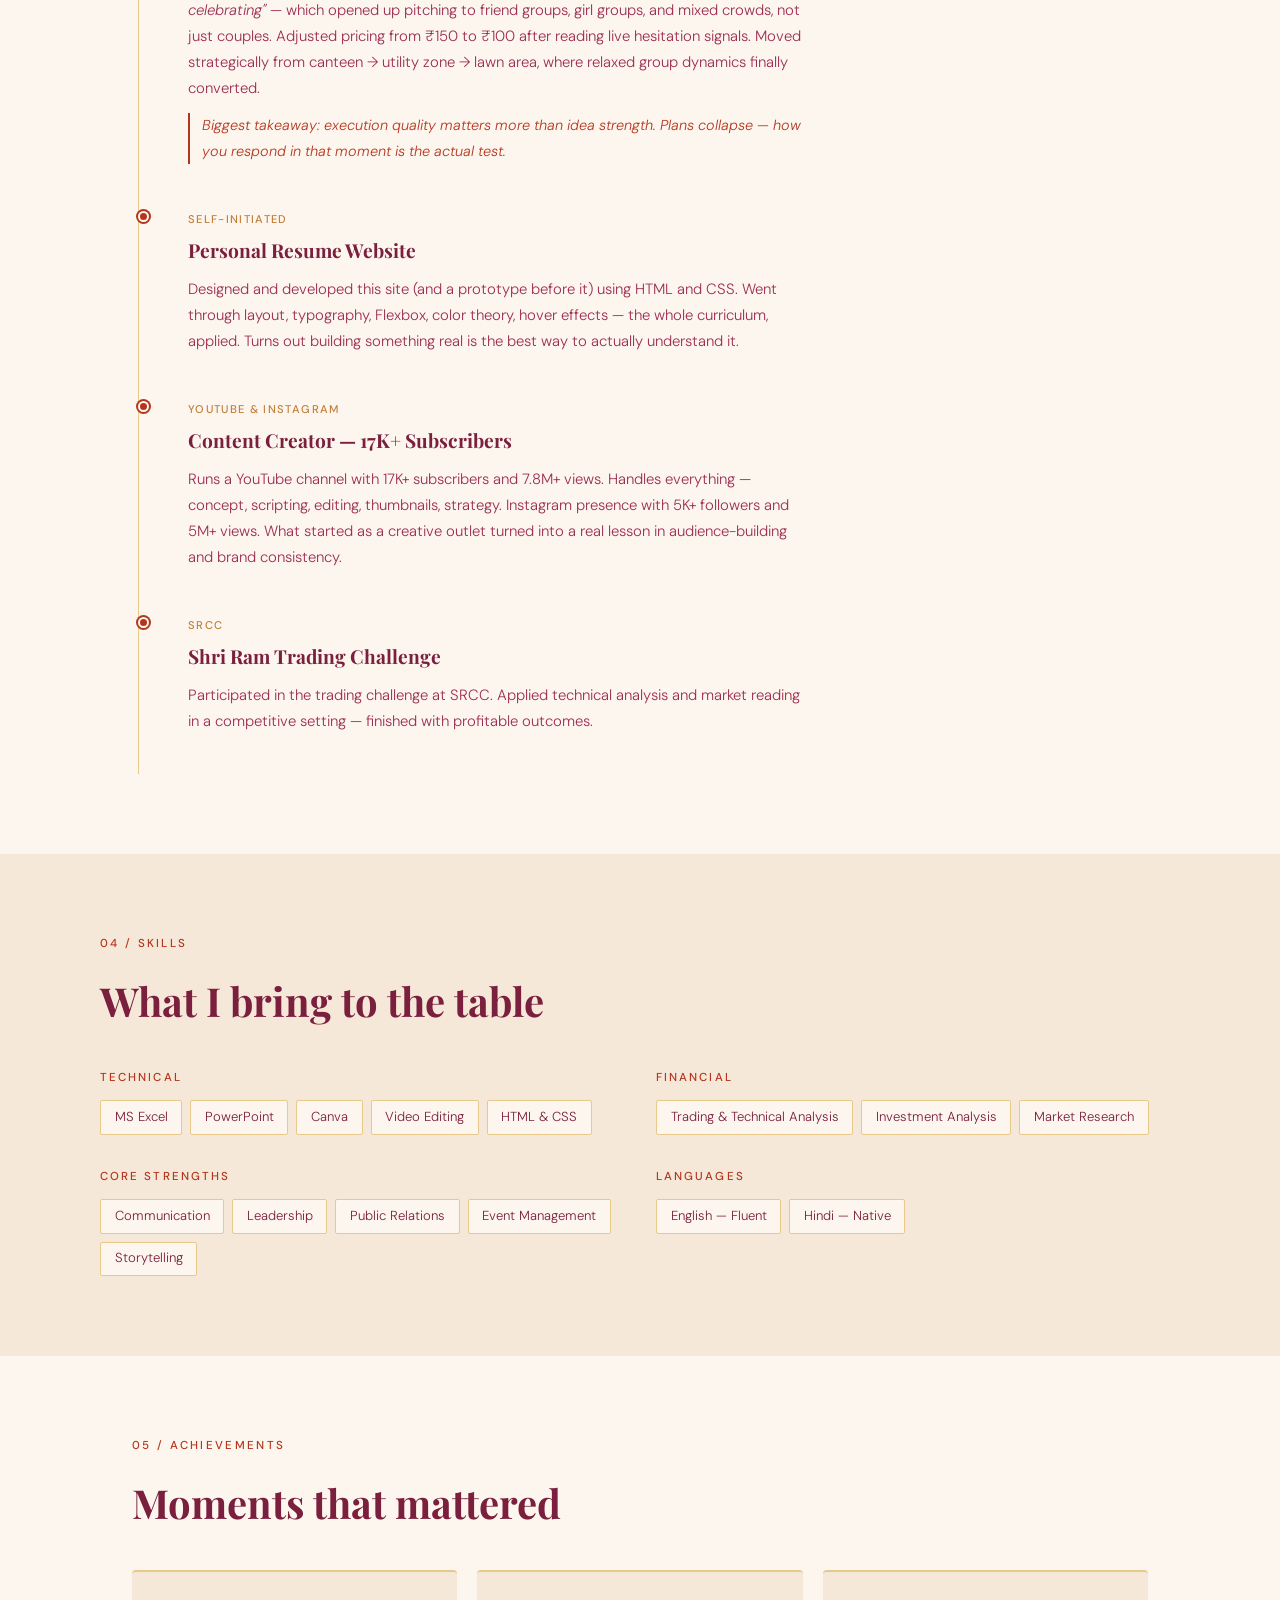
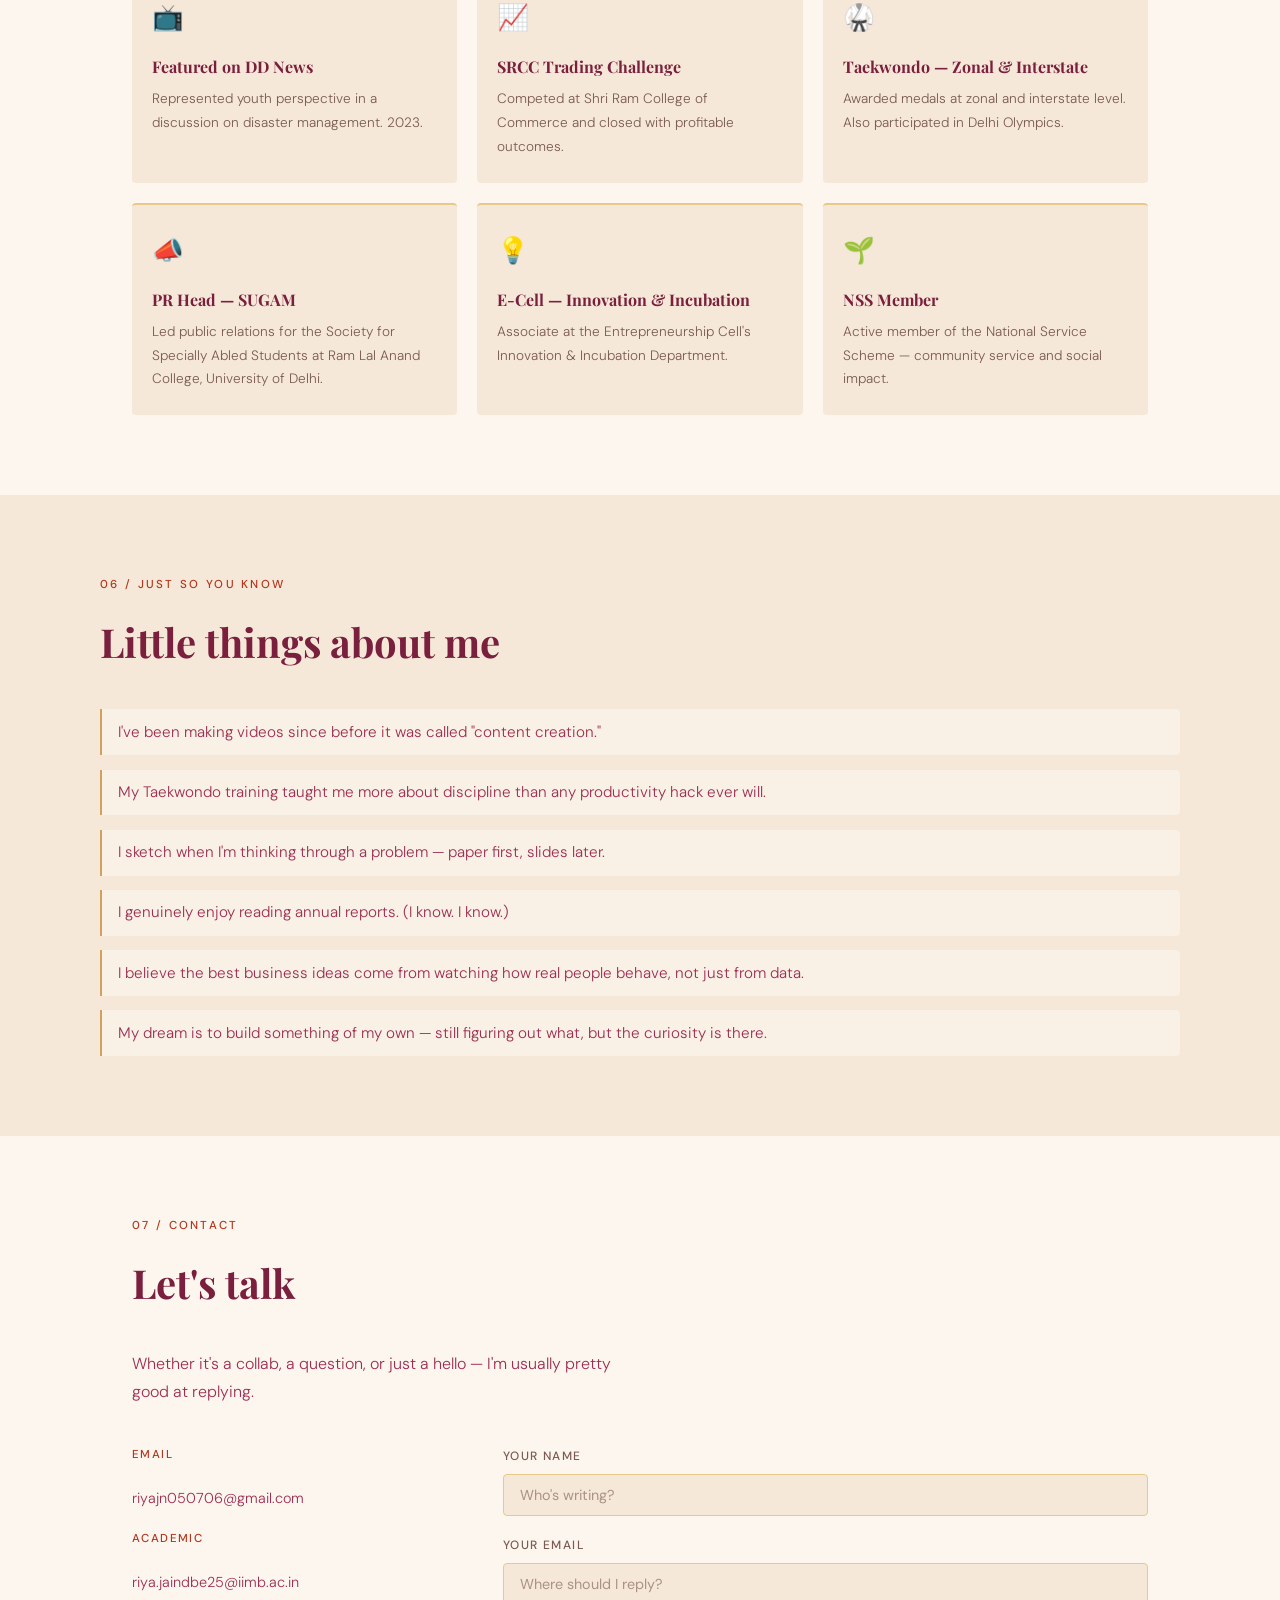
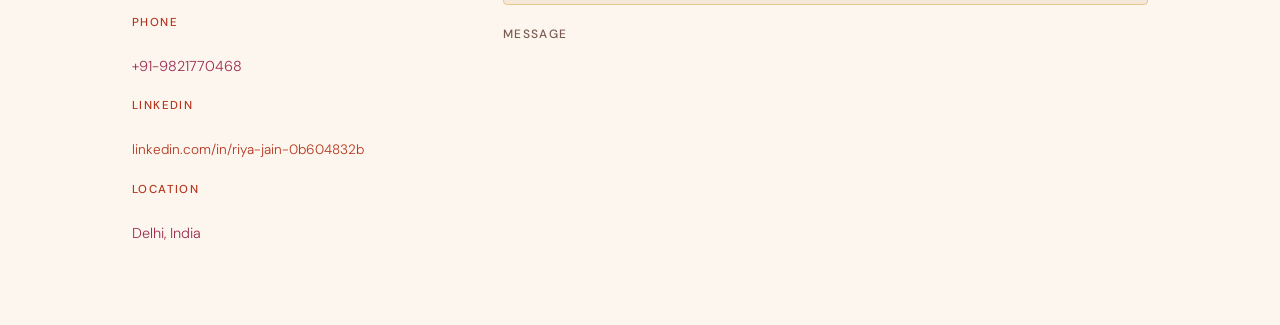
==== commit 7c616c45: "Update index.html" ====
--- a/index.html
+++ b/index.html
@@ -330,8 +330,8 @@
 
       <div class="contact-wrapper">
         <div class="contact-info">
-          <p><strong>Email</strong><br/><a href="/cdn-cgi/l/email-protection" class="__cf_email__" data-cfemail="691b0010080307595c595e595f290e04080005470a0604">[email&#160;protected]</a></p>
-          <p><strong>Academic</strong><br/><a href="/cdn-cgi/l/email-protection" class="__cf_email__" data-cfemail="2a5843534b04404b43444e484f181f6a43434748044b49044344">[email&#160;protected]</a></p>
+          <p><strong>Email</strong><br/>riyajn050706&#64;gmail&#46;com</p>
+          <p><strong>Academic</strong><br/>riya&#46;jaindbe25&#64;iimb&#46;ac&#46;in</p>
           <p><strong>Phone</strong><br/>+91-9821770468</p>
           <p><strong>LinkedIn</strong><br/><a href="https://www.linkedin.com/in/riya-jain-0b604832b" target="_blank">linkedin.com/in/riya-jain-0b604832b</a></p>
           <p><strong>Location</strong><br/>Delhi, India</p>
--- a/styles.css
+++ b/styles.css
@@ -103,7 +103,7 @@
 .hero {
   background-color: var(--brown);
   color: var(--cream);
-  min-height: 92vh;
+  min-height: 100vh;
   display: flex;
   flex-direction: column;
   align-items: center;
@@ -175,7 +175,10 @@
   display: flex;
   align-items: center;
   justify-content: center;
-  gap: 4rem;
+  gap: 5rem;
+  width: 100%;
+  max-width: 900px;
+  margin: 0 auto;
 }
 
 .hero-text-block {
@@ -184,21 +187,21 @@
   align-items: flex-start;
   gap: 1.25rem;
   text-align: left;
+  flex: 1;
 }
 
 .hero-photo-wrap {
   flex-shrink: 0;
-  position: relative;
 }
 
 .hero-photo {
-  width: 150px;
-  height: 190px;
+  width: 280px;
+  height: 420px;
   object-fit: cover;
-  object-position: top center;
-  border-radius: 8px;
+  object-position: center 15%;
+  border-radius: 6px;
   border: 3px solid var(--sand);
-  box-shadow: 0 0 0 6px rgba(232, 201, 138, 0.15), 0 8px 24px rgba(0,0,0,0.3);
+  box-shadow: 0 0 0 6px rgba(232, 201, 138, 0.12), 0 12px 32px rgba(0,0,0,0.4);
   display: block;
 }
 
@@ -206,22 +209,16 @@
   .hero-top {
     flex-direction: column;
     align-items: center;
-    gap: 1.5rem;
+    gap: 2rem;
   }
   .hero-text-block {
     align-items: center;
     text-align: center;
   }
   .hero-photo {
-    width: 120px;
-    height: 120px;
-  }
-}
-  font-family: 'Cormorant Garamond', Georgia, serif;
-  font-style: italic;
-  font-weight: 300;
-  color: var(--sand);
-  letter-spacing: 0.04em;
+    width: 140px;
+    height: 175px;
+  }
 }
 
 .hero-name em {
